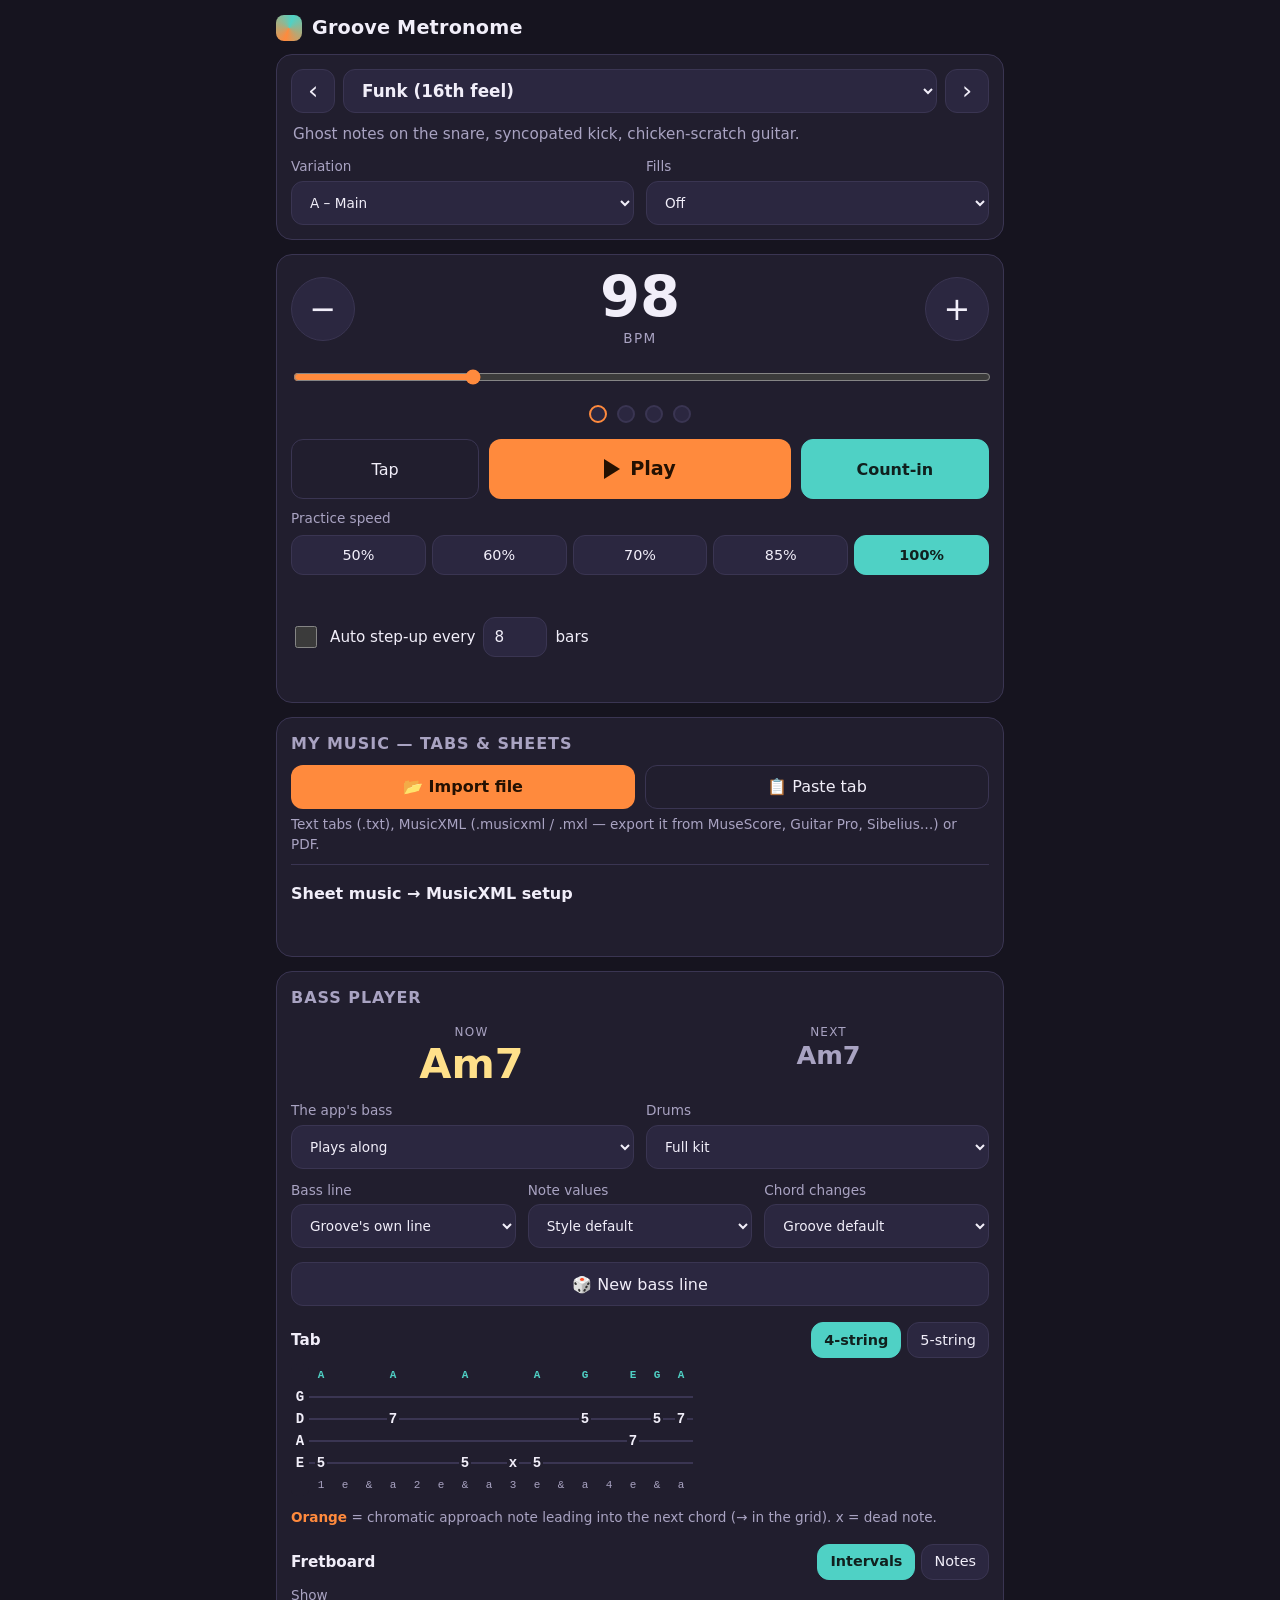
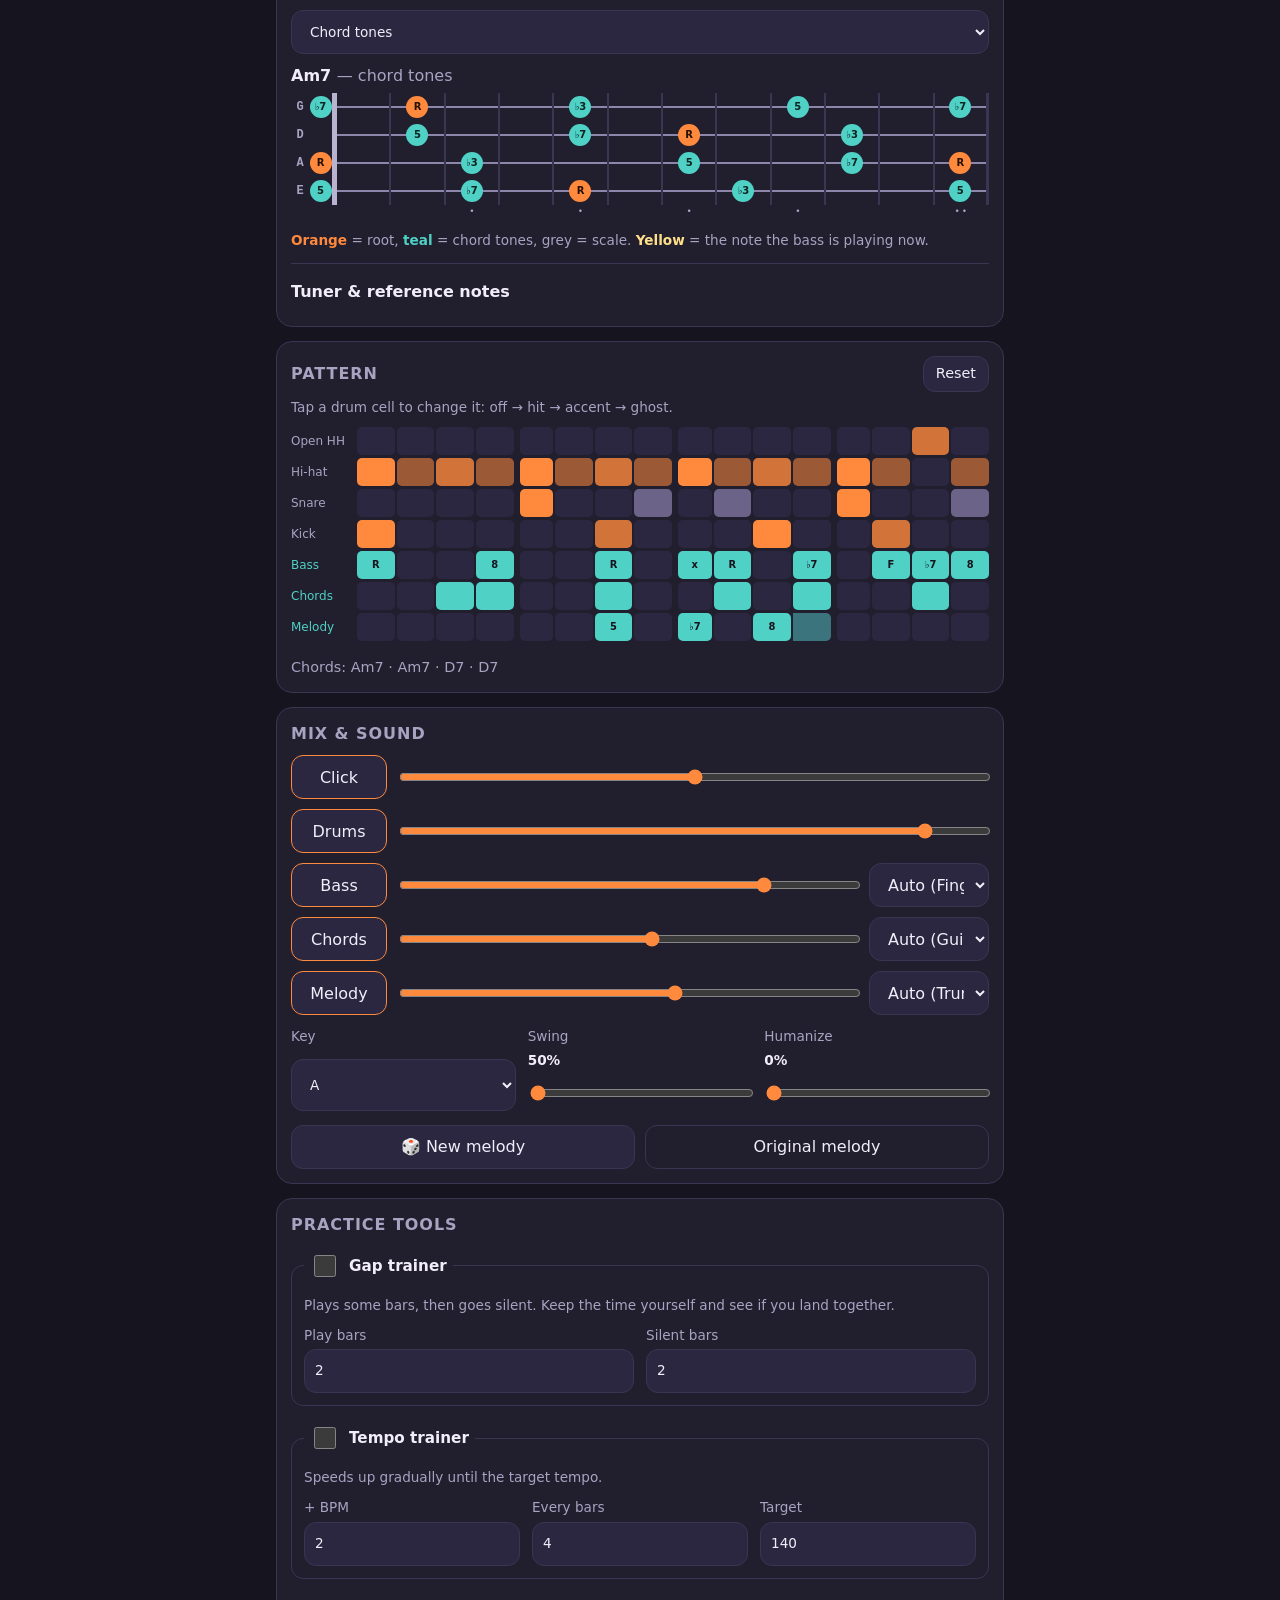
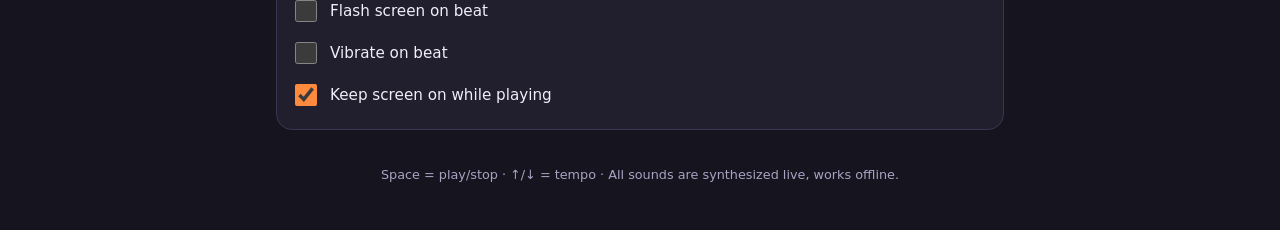
==== index.html @ 2431028b "Load sounds into memory before playing (progress bar), no fallbacks mid-groove - Sounds preload as s" ====
<!doctype html>
<html lang="en">
<head>
  <meta charset="utf-8">
  <meta name="viewport" content="width=device-width, initial-scale=1, viewport-fit=cover">
  <meta name="theme-color" content="#16141f">
  <meta name="description" content="A groove metronome: drum grooves in many styles with bass, chords and rhythmic melodies. Works offline.">
  <title>Groove Metronome</title>
  <link rel="manifest" href="manifest.webmanifest">
  <link rel="icon" href="icons/icon.svg" type="image/svg+xml">
  <link rel="apple-touch-icon" href="icons/icon-192.png">
  <link rel="stylesheet" href="css/style.css">
  <script type="module" src="js/app.js"></script>
</head>
<body>
  <div id="flash" aria-hidden="true"></div>

  <header class="top">
    <h1><span class="logo" aria-hidden="true"></span>Groove Metronome</h1>
    <button id="installBtn" class="small" hidden>Install app</button>
  </header>

  <main>
    <!-- Groove picker -->
    <section class="card" aria-labelledby="grooveLabel">
      <h2 id="grooveLabel" class="sr-only">Groove</h2>
      <div class="groove-row">
        <button id="prevGroove" class="icon-btn" aria-label="Previous groove">‹</button>
        <select id="grooveSelect" aria-label="Groove"></select>
        <button id="nextGroove" class="icon-btn" aria-label="Next groove">›</button>
      </div>
      <p id="grooveDesc" class="desc"></p>
      <div id="varControls" class="field-row">
        <label>Variation
          <select id="varSelect"></select>
        </label>
        <label>Fills
          <select id="fillSelect">
            <option value="0">Off</option>
            <option value="4">Every 4 bars</option>
            <option value="8">Every 8 bars</option>
          </select>
        </label>
      </div>
      <div id="basicControls" class="field-row" hidden>
        <label>Beats per bar
          <select id="basicBeats"></select>
        </label>
        <label>Subdivision
          <select id="basicSub">
            <option value="1">♩ Quarter</option>
            <option value="2">♫ Eighths</option>
            <option value="3">Triplets</option>
            <option value="4">Sixteenths</option>
          </select>
        </label>
        <label class="check"><input type="checkbox" id="subClicks"> Click subdivisions</label>
      </div>
    </section>

    <!-- Transport -->
    <section class="card transport" aria-label="Tempo and transport">
      <div class="bpm-row">
        <button id="bpmDown" class="round" aria-label="Slower">−</button>
        <div class="bpm-display">
          <output id="bpmOut" for="bpmSlider" aria-live="polite">100</output>
          <span id="bpmUnit">BPM</span>
        </div>
        <button id="bpmUp" class="round" aria-label="Faster">+</button>
      </div>
      <input type="range" id="bpmSlider" min="30" max="300" step="1" aria-label="Tempo in BPM">
      <div id="beats" class="beats" aria-hidden="true"></div>
      <div class="transport-row">
        <button id="tapBtn" class="secondary">Tap</button>
        <button id="playBtn" class="play" aria-pressed="false"><span class="play-icon" aria-hidden="true"></span><span class="play-label">Play</span></button>
        <button id="countInBtn" class="secondary toggle" aria-pressed="true">Count-in</button>
      </div>
      <div class="speed-row">
        <span class="speed-lbl" id="speedLbl">Practice speed</span>
        <div class="seg speed" id="speedBtns" role="group" aria-labelledby="speedLbl"></div>
      </div>
      <p id="speedInfo" class="speed-info" aria-live="polite"></p>
      <div class="speed-auto">
        <label class="check"><input type="checkbox" id="speedAuto"> Auto step-up every</label>
        <input type="number" id="speedBars" min="1" max="32" inputmode="numeric" aria-label="Bars before stepping up">
        <span>bars</span>
      </div>
      <div id="loadBar" class="load-bar" role="progressbar" aria-label="Loading sounds" aria-valuemin="0" aria-valuemax="100" hidden>
        <div class="load-fill"></div>
        <span class="load-text">Loading sounds…</span>
      </div>
      <p id="status" class="status" aria-live="polite"></p>
    </section>

    <!-- My music: imported tabs / MusicXML / PDF -->
    <section class="card" id="musicCard" aria-labelledby="musicLabel">
      <h2 id="musicLabel">My music — tabs &amp; sheets</h2>
      <div class="btn-row import-row">
        <label class="file-btn" for="importFile">📂 Import file</label>
        <input type="file" id="importFile" class="sr-only">
        <button id="pasteBtn" class="secondary" aria-expanded="false" aria-controls="pasteBox">📋 Paste tab</button>
      </div>
      <p class="hint">Text tabs (.txt), MusicXML (.musicxml / .mxl — export it from MuseScore, Guitar Pro, Sibelius…) or PDF.</p>
      <div id="pasteBox" class="paste-box" hidden>
        <input type="text" id="pasteName" placeholder="Name (e.g. song title)" aria-label="Name for the pasted tab">
        <textarea id="pasteText" rows="8" spellcheck="false" aria-label="Tab text" placeholder="G|-----------------|&#10;D|---------5--7----|&#10;A|-5---7-----------|&#10;E|-----------------|"></textarea>
        <button id="pasteSave">Add to library</button>
      </div>
      <details id="omrSetup" class="omr-setup">
        <summary>Sheet music → MusicXML setup</summary>
        <p class="hint">Printed notation in a PDF is converted by <b>Audiveris</b> (free, open-source music recognition)
          running as a GitHub Action in your <b>groove-metronome</b> repository. One-time setup:</p>
        <ol class="hint steps">
          <li>Create a <a href="https://github.com/settings/personal-access-tokens/new" target="_blank" rel="noopener">fine-grained token</a>:
            <i>Repository access</i> → only your groove-metronome repository; <i>Permissions</i> → <b>Contents: Read and write</b>.</li>
          <li>Enter the repository and the token below. The token is stored only on this device.</li>
        </ol>
        <p class="hint">If the repository is public, the PDFs you convert and the results are public too. To keep them private,
          copy <code>.github/</code> and <code>omr/</code> from the app repository into a private repository and enter that one instead.</p>
        <div class="field-row">
          <label>Repository (owner/name)
            <input type="text" id="omrRepo" autocomplete="off" autocapitalize="off" spellcheck="false" placeholder="owner/groove-metronome">
          </label>
          <label>GitHub token
            <input type="password" id="omrToken" autocomplete="off" placeholder="github_pat_…">
          </label>
        </div>
        <div class="btn-row">
          <button id="omrSave">Save &amp; test</button>
          <button id="omrForget" class="secondary">Forget token</button>
        </div>
        <p id="omrSetupMsg" class="import-msg" role="status"></p>
      </details>
      <p id="importMsg" class="import-msg" role="status"></p>
      <ul id="libList" class="lib-list" aria-label="Library"></ul>

      <div id="pieceView" class="piece-view" hidden>
        <div class="piece-head">
          <h3 id="pieceTitle"></h3>
          <button id="closePiece" class="small">✕ Close</button>
        </div>
        <p id="pieceInfo" class="hint"></p>
        <div id="pieceControls">
          <div class="field-row">
            <label id="beatsWrap">Beats per bar
              <select id="pieceBeats"></select>
            </label>
            <label id="partWrap">Part
              <select id="piecePart"></select>
            </label>
            <label id="octWrap">Pitch
              <select id="pieceOctave">
                <option value="-12">Bass (sounds 8vb)</option>
                <option value="0">As written</option>
                <option value="12">Octave up</option>
              </select>
            </label>
            <label>Loop from bar
              <input type="number" id="loopFrom" min="1" inputmode="numeric">
            </label>
            <label>to bar
              <input type="number" id="loopTo" min="1" inputmode="numeric">
            </label>
          </div>
          <div class="btn-row">
            <button id="loopAll" class="secondary">Loop whole piece</button>
            <button id="fileTempo" class="secondary" hidden></button>
          </div>
          <p id="pieceBarInfo" class="fb-caption"></p>
          <div class="tab-wrap"><div id="pieceTab" class="tab" role="img"></div></div>
          <p class="hint">Shows the bar you're in and the next one, so you can read ahead. The fretboard below lights up each note.</p>
        </div>
        <div id="omrBox" class="omr-box" hidden>
          <button id="omrBtn">🎼 Convert to MusicXML</button>
          <p id="omrStatus" class="hint" aria-live="polite"></p>
        </div>
        <div id="pdfView" class="pdf-view" hidden>
          <div class="pdf-nav">
            <button id="pdfPrev" class="icon-btn" aria-label="Previous page">‹</button>
            <span id="pdfPage" aria-live="polite"></span>
            <button id="pdfNext" class="icon-btn" aria-label="Next page">›</button>
          </div>
          <div class="pdf-wrap" id="pdfWrap"><canvas id="pdfCanvas" aria-label="PDF page"></canvas></div>
          <div class="speed-auto">
            <label class="check"><input type="checkbox" id="pdfAuto"> Turn page every</label>
            <input type="number" id="pdfAutoBars" min="1" max="64" inputmode="numeric" aria-label="Bars per page">
            <span>bars</span>
          </div>
        </div>
      </div>
    </section>

    <!-- Bass player tools -->
    <section class="card bass-card" aria-labelledby="bassLabel">
      <h2 id="bassLabel">Bass player</h2>

      <div class="chord-now groove-only" aria-live="off">
        <div><span class="lbl">Now</span><span id="chordNow" class="chord-big"></span></div>
        <div><span class="lbl">Next</span><span id="chordNext" class="chord-next"></span></div>
      </div>

      <div class="field-row">
        <label>The app's bass
          <select id="bassMode">
            <option value="play">Plays along</option>
            <option value="mute">Silent (you play)</option>
            <option value="call">Call &amp; response</option>
          </select>
        </label>
        <label>Drums
          <select id="drumMode">
            <option value="full">Full kit</option>
            <option value="ks">Kick + snare</option>
            <option value="k">Kick only</option>
          </select>
        </label>
      </div>
      <div class="field-row groove-only">
        <label>Bass line
          <select id="bassStyle">
            <option value="orig">Groove's own line</option>
            <option value="roots">Roots on the beat</option>
            <option value="r58">Root – 5th – octave</option>
            <option value="kick">Lock to the kick</option>
            <option value="walk">Walking line</option>
            <option value="random">🎲 Random line</option>
          </select>
        </label>
        <label>Note values
          <select id="bassFeel">
            <option value="0">Style default</option>
            <option value="1">♩ Quarter notes</option>
            <option value="2">♪ Eighth notes</option>
            <option value="4">𝅘𝅥𝅯 16th notes</option>
          </select>
        </label>
        <label>Chord changes
          <select id="progSelect"></select>
        </label>
      </div>
      <p id="bassFeelHint" class="hint groove-only" aria-live="polite"></p>
      <div class="btn-row groove-only">
        <button id="newBass">🎲 New bass line</button>
      </div>

      <div class="tab-head groove-only">
        <h3>Tab</h3>
        <div class="seg" role="group" aria-label="Number of strings">
          <button id="str4" class="toggle small" aria-pressed="true">4-string</button>
          <button id="str5" class="toggle small" aria-pressed="false">5-string</button>
        </div>
      </div>
      <div class="tab-wrap groove-only"><div id="tab" class="tab" role="img"></div></div>
      <p class="hint groove-only"><span class="ap-key">Orange</span> = chromatic approach note leading into the next chord (→ in the grid). x = dead note.</p>

      <div class="tab-head">
        <h3>Fretboard</h3>
        <div class="seg groove-only" role="group" aria-label="Fretboard labels">
          <button id="lblIv" class="toggle small" aria-pressed="true">Intervals</button>
          <button id="lblNotes" class="toggle small" aria-pressed="false">Notes</button>
        </div>
      </div>
      <div class="field-row fb-row groove-only">
        <label>Show
          <select id="fbMode">
            <option value="chord">Chord tones</option>
            <option value="scale">Chord tones + scale</option>
            <option value="pent">Pentatonic</option>
          </select>
        </label>
      </div>
      <p id="fbCaption" class="fb-caption"></p>
      <div class="fb-wrap"><div id="fretboard" class="fretboard" role="img"></div></div>
      <p class="hint groove-only"><span class="ap-key">Orange</span> = root, <span class="ct-key">teal</span> = chord tones, grey = scale. <span class="now-key">Yellow</span> = the note the bass is playing now.</p>

      <details id="tunerBox">
        <summary>Tuner &amp; reference notes</summary>
        <div class="ref-row" id="refRow" aria-label="Play reference string"></div>
        <button id="tunerBtn" aria-pressed="false">🎤 Start mic tuner</button>
        <div class="tuner" aria-live="polite">
          <div id="tunerNote" class="tuner-note">–</div>
          <div class="meter" aria-hidden="true"><span class="center"></span><span id="needle" class="needle"></span></div>
          <div id="tunerCents" class="tuner-cents"></div>
        </div>
      </details>
    </section>

    <!-- Pattern grid -->
    <section class="card" aria-labelledby="patternLabel">
      <div class="card-head">
        <h2 id="patternLabel">Pattern</h2>
        <button id="resetPattern" class="small">Reset</button>
      </div>
      <p class="hint">Tap a drum cell to change it: off → hit → accent → ghost.</p>
      <div class="grid-wrap"><div id="grid" class="grid"></div></div>
      <p id="chordLine" class="chord-line groove-only"></p>
    </section>

    <!-- Mixer & sound -->
    <section class="card" aria-labelledby="mixLabel">
      <h2 id="mixLabel">Mix &amp; sound</h2>
      <div id="mixer" class="mixer"></div>
      <div class="field-row">
        <label>Key
          <select id="keySelect"></select>
        </label>
        <label>Swing <output id="swingOut"></output>
          <input type="range" id="swing" min="50" max="75" step="1">
        </label>
        <label>Humanize <output id="humanOut"></output>
          <input type="range" id="humanize" min="0" max="100" step="5">
        </label>
      </div>
      <div class="btn-row">
        <button id="newMelody">🎲 New melody</button>
        <button id="origMelody" class="secondary">Original melody</button>
      </div>
    </section>

    <!-- Practice -->
    <section class="card" aria-labelledby="practiceLabel">
      <h2 id="practiceLabel">Practice tools</h2>

      <fieldset>
        <legend><label class="check"><input type="checkbox" id="gapOn"> Gap trainer</label></legend>
        <p class="hint">Plays some bars, then goes silent. Keep the time yourself and see if you land together.</p>
        <div class="field-row">
          <label>Play bars <input type="number" id="gapPlay" min="1" max="16" inputmode="numeric"></label>
          <label>Silent bars <input type="number" id="gapMute" min="1" max="16" inputmode="numeric"></label>
        </div>
      </fieldset>

      <fieldset>
        <legend><label class="check"><input type="checkbox" id="trainOn"> Tempo trainer</label></legend>
        <p class="hint">Speeds up gradually until the target tempo.</p>
        <div class="field-row">
          <label>+ BPM <input type="number" id="trainInc" min="1" max="20" inputmode="numeric"></label>
          <label>Every bars <input type="number" id="trainEvery" min="1" max="32" inputmode="numeric"></label>
          <label>Target <input type="number" id="trainTarget" min="30" max="300" inputmode="numeric"></label>
        </div>
      </fieldset>

      <div class="checks">
        <label class="check"><input type="checkbox" id="flashOn"> Flash screen on beat</label>
        <label class="check" id="vibrateWrap"><input type="checkbox" id="vibrateOn"> Vibrate on beat</label>
        <label class="check"><input type="checkbox" id="wakeOn"> Keep screen on while playing</label>
      </div>
    </section>
  </main>

  <footer>
    <p>Space = play/stop · ↑/↓ = tempo · All sounds are synthesized live, works offline.</p>
  </footer>
</body>
</html>
---- css/style.css ----
:root {
  --bg: #16141f;
  --card: #211e2e;
  --card-2: #2b2740;
  --line: #3a3552;
  --text: #f1eef9;
  --muted: #a9a3c2;
  --accent: #ff8a3d;
  --accent-2: #4fd1c5;
  --ghost: #6c6488;
  --now: #ffe08a;
  --radius: 16px;
  --cell: 22px;
  color-scheme: dark;
}

* { box-sizing: border-box; }

html { -webkit-text-size-adjust: 100%; }

body {
  margin: 0;
  background: var(--bg);
  color: var(--text);
  font: 16px/1.45 system-ui, -apple-system, "Segoe UI", Roboto, sans-serif;
  padding: env(safe-area-inset-top) env(safe-area-inset-right) env(safe-area-inset-bottom) env(safe-area-inset-left);
  -webkit-tap-highlight-color: transparent;
}

.sr-only {
  position: absolute; width: 1px; height: 1px; overflow: hidden; clip: rect(0 0 0 0); white-space: nowrap;
}

#flash {
  position: fixed; inset: 0; pointer-events: none; background: var(--accent); opacity: 0; z-index: 10;
}
#flash.on { animation: flash 0.16s ease-out; }
#flash.on.accent { background: var(--now); }
@keyframes flash { from { opacity: 0.28; } to { opacity: 0; } }

.top {
  display: flex; align-items: center; justify-content: space-between; gap: 12px;
  max-width: 760px; margin: 0 auto; padding: 14px 16px 4px;
}
h1 { font-size: 1.2rem; margin: 0; display: flex; align-items: center; gap: 10px; letter-spacing: 0.01em; }
.logo {
  width: 26px; height: 26px; border-radius: 8px;
  background: conic-gradient(from 200deg, var(--accent), var(--accent-2), var(--accent));
}

main { max-width: 760px; margin: 0 auto; padding: 8px 16px 24px; display: grid; gap: 14px; }

.card {
  background: var(--card); border: 1px solid var(--line); border-radius: var(--radius); padding: 14px; min-width: 0;
}
.card h2 { font-size: 1rem; margin: 0 0 10px; color: var(--muted); font-weight: 600; text-transform: uppercase; letter-spacing: 0.06em; }
.card-head { display: flex; justify-content: space-between; align-items: center; }
.card-head h2 { margin: 0; }

button, select, input[type="number"] {
  font: inherit; color: var(--text); background: var(--card-2); border: 1px solid var(--line);
  border-radius: 12px; min-height: 44px; padding: 0 14px;
}
button { cursor: pointer; touch-action: manipulation; }
button:active { transform: scale(0.97); }
button:focus-visible, select:focus-visible, input:focus-visible { outline: 3px solid var(--accent-2); outline-offset: 2px; }
button.small { min-height: 36px; font-size: 0.9rem; padding: 0 12px; }
button.secondary { background: transparent; }
button.toggle[aria-pressed="true"] { background: var(--accent-2); color: #10201e; border-color: var(--accent-2); font-weight: 600; }

select { width: 100%; padding-right: 8px; }
input[type="number"] { width: 100%; padding: 0 10px; }

.groove-row { display: grid; grid-template-columns: 44px 1fr 44px; gap: 8px; align-items: center; }
.groove-row select { font-size: 1.05rem; font-weight: 600; }
.icon-btn { font-size: 1.6rem; padding: 0; line-height: 1; }
.desc { color: var(--muted); margin: 10px 2px 0; font-size: 0.95rem; }

.field-row { display: flex; flex-wrap: wrap; gap: 12px; margin-top: 12px; }
.field-row > label { flex: 1 1 130px; display: grid; gap: 4px; font-size: 0.85rem; color: var(--muted); }
.field-row output { color: var(--text); font-weight: 600; }
label.check { display: flex; align-items: center; gap: 10px; font-size: 0.95rem; color: var(--text); min-height: 40px; cursor: pointer; }
input[type="checkbox"] { width: 22px; height: 22px; accent-color: var(--accent); }
input[type="range"] { width: 100%; accent-color: var(--accent); height: 32px; }

/* Transport */
.transport { display: grid; gap: 10px; }
.bpm-row { display: grid; grid-template-columns: 64px 1fr 64px; align-items: center; }
.round { width: 64px; height: 64px; border-radius: 50%; font-size: 2rem; padding: 0; }
.bpm-display { text-align: center; }
#bpmOut { display: block; font-size: 3.6rem; font-weight: 700; line-height: 1; font-variant-numeric: tabular-nums; }
#bpmUnit { color: var(--muted); font-size: 0.85rem; letter-spacing: 0.1em; }

.beats { display: flex; justify-content: center; gap: 10px; min-height: 24px; flex-wrap: wrap; }
.beat { width: 18px; height: 18px; border-radius: 50%; background: var(--card-2); border: 2px solid var(--line); transition: background 0.05s; }
.beat.accent { border-color: var(--accent); }
.beat.group { border-color: var(--accent-2); }
.beat.on { background: var(--accent-2); border-color: var(--accent-2); }
.beat.accent.on { background: var(--accent); border-color: var(--accent); }

.transport-row { display: grid; grid-template-columns: 1fr 1.6fr 1fr; gap: 10px; }
.play {
  min-height: 60px; font-size: 1.2rem; font-weight: 700; background: var(--accent); color: #241102; border: none;
  display: flex; align-items: center; justify-content: center; gap: 10px;
}
.play-icon { width: 0; height: 0; border-left: 16px solid currentColor; border-top: 10px solid transparent; border-bottom: 10px solid transparent; }
.play[aria-pressed="true"] { background: var(--text); }
.play[aria-pressed="true"] .play-icon { width: 16px; height: 16px; border: none; background: currentColor; border-radius: 2px; }
.status { margin: 0; text-align: center; color: var(--muted); min-height: 1.4em; font-size: 0.9rem; }

/* Grid */
.hint { color: var(--muted); font-size: 0.85rem; margin: 6px 0 10px; }
.grid-wrap { overflow-x: auto; overscroll-behavior-x: contain; padding-bottom: 6px; }
.grid { display: grid; grid-template-columns: 64px repeat(var(--cols), minmax(var(--cell), 1fr)); gap: 3px 2px; min-width: max-content; }
.lane-label { font-size: 0.75rem; color: var(--muted); align-self: center; white-space: nowrap; overflow: hidden; text-overflow: ellipsis; padding-right: 4px; position: sticky; left: 0; background: var(--card); z-index: 1; }
.lane-label.pitched { color: var(--accent-2); }
.cell {
  height: 28px; min-height: 0; padding: 0; border-radius: 5px; border: 1px solid transparent; background: var(--card-2);
  font-size: 0.62rem; color: var(--bg); font-weight: 700; display: flex; align-items: center; justify-content: center; overflow: hidden;
}
.cell.beat-start { margin-left: 4px; }
.cell.bar-start { margin-left: 10px; }
.cell.v-x { background: var(--accent); opacity: 0.8; }
.cell.v-X { background: var(--accent); }
.cell.v-o { background: var(--accent); opacity: 0.55; }
.cell.v-g { background: var(--ghost); }
.cell.v-r, .cell.v-t { background: repeating-linear-gradient(90deg, var(--accent) 0 4px, transparent 4px 6px); }
.cell.note { background: var(--accent-2); }
.cell.tie { background: color-mix(in srgb, var(--accent-2) 45%, var(--card-2)); border-radius: 0 5px 5px 0; }
.cell.now { border-color: var(--now); box-shadow: 0 0 0 1px var(--now) inset; }
.cell.now.v-x, .cell.now.v-X, .cell.now.note { background: var(--now); opacity: 1; }
.chord-line { margin: 10px 0 0; color: var(--muted); font-size: 0.9rem; overflow-wrap: anywhere; }
.chord-line .cur { color: var(--now); font-weight: 700; }

/* Mixer */
.mixer { display: grid; gap: 10px; }
.mix-row { display: grid; grid-template-columns: 96px 1fr; gap: 8px 10px; align-items: center; }
.mix-row.has-sound { grid-template-columns: 96px 1fr 120px; }
.mix-row button { padding: 0 8px; }
.mix-row button[aria-pressed="false"] { background: transparent; color: var(--muted); text-decoration: line-through; }
.mix-row button[aria-pressed="true"] { background: var(--card-2); border-color: var(--accent); }
.btn-row { display: flex; gap: 10px; margin-top: 14px; flex-wrap: wrap; }
.btn-row button { flex: 1 1 140px; }

fieldset { border: 1px solid var(--line); border-radius: 12px; margin: 0 0 12px; padding: 4px 12px 12px; }
legend { padding: 0 6px; font-weight: 600; }
fieldset .field-row { margin-top: 4px; }
.checks { display: grid; gap: 2px; }

footer { max-width: 760px; margin: 0 auto; padding: 0 16px 32px; color: var(--muted); font-size: 0.8rem; text-align: center; }

@media (max-width: 360px) {
  .mix-row.has-sound { grid-template-columns: 84px 1fr; }
  .mix-row.has-sound select { grid-column: 1 / -1; }
  .mix-row { grid-template-columns: 84px 1fr; }
  #bpmOut { font-size: 3rem; }
}

@media (prefers-reduced-motion: reduce) {
  #flash.on { animation-duration: 0.01s; }
  button:active { transform: none; }
}

[hidden] { display: none !important; }
.transport-row button { white-space: nowrap; padding: 0 10px; }

/* Bass player */
.card h3 { font-size: 0.95rem; margin: 0; }
.chord-now { display: flex; align-items: baseline; justify-content: space-around; gap: 16px; padding: 4px 0 2px; }
.chord-now > div { display: grid; justify-items: center; }
.chord-now .lbl { font-size: 0.75rem; color: var(--muted); text-transform: uppercase; letter-spacing: 0.1em; }
.chord-big { font-size: 2.6rem; font-weight: 700; color: var(--now); line-height: 1.1; }
.chord-next { font-size: 1.6rem; font-weight: 600; color: var(--muted); line-height: 1.1; }

.tab-head { display: flex; align-items: center; justify-content: space-between; margin: 16px 0 6px; }
.seg { display: flex; gap: 6px; }
.tab-wrap { overflow-x: auto; overscroll-behavior-x: contain; padding-bottom: 6px; }
.tab { display: flex; font: 600 14px/1 ui-monospace, "SF Mono", Menlo, Consolas, monospace; min-width: max-content; }
.tcol { display: grid; grid-auto-rows: 22px; min-width: 24px; text-align: center; border-radius: 6px; }
.tcol > span { display: flex; align-items: center; justify-content: center; }
.tcol .s { background: linear-gradient(transparent 10px, var(--line) 10px 12px, transparent 12px); }
.tcol .s b { background: var(--card); padding: 0 2px; color: var(--text); min-width: 1ch; }
.tcol .nm { color: var(--accent-2); font-size: 11px; }
.tcol .ct { color: var(--muted); font-size: 11px; font-weight: 400; }
.tcol.lab { min-width: 18px; color: var(--muted); position: sticky; left: 0; background: var(--card); z-index: 1; }
.tcol.lab .s { background: none; }
.tcol.beat-start { margin-left: 4px; }
.tcol.bar-start { margin-left: 4px; border-left: 2px solid var(--muted); border-radius: 0 6px 6px 0; }
.tcol.now { background: color-mix(in srgb, var(--now) 22%, transparent); }
.tcol.now .s b { background: var(--now); color: var(--bg); border-radius: 3px; }
.tab .empty { color: var(--muted); font: 0.9rem system-ui, sans-serif; padding: 8px 0; }

details { margin-top: 12px; border-top: 1px solid var(--line); padding-top: 8px; }
summary { cursor: pointer; font-weight: 600; min-height: 40px; display: flex; align-items: center; }
.ref-row { display: flex; gap: 8px; margin: 8px 0 12px; flex-wrap: wrap; }
.ref-row button { flex: 1 1 48px; font-weight: 700; }
#tunerBtn { width: 100%; }
#tunerBtn[aria-pressed="true"] { background: var(--accent-2); color: #10201e; }
.tuner { display: grid; justify-items: center; gap: 6px; margin-top: 12px; }
.tuner-note { font-size: 2.6rem; font-weight: 700; line-height: 1; }
.tuner-note.in-tune { color: var(--accent-2); }
.tuner-cents { color: var(--muted); font-variant-numeric: tabular-nums; min-height: 1.4em; }
.meter { position: relative; width: 100%; max-width: 320px; height: 14px; border-radius: 7px; background: linear-gradient(90deg, var(--accent), var(--card-2) 40%, var(--accent-2) 50%, var(--card-2) 60%, var(--accent)); }
.meter .center { position: absolute; left: 50%; top: -4px; bottom: -4px; width: 2px; background: var(--text); }
.needle { position: absolute; top: -6px; width: 6px; height: 26px; margin-left: -3px; left: 50%; border-radius: 3px; background: var(--now); transition: left 0.08s linear; opacity: 0; }
.needle.on { opacity: 1; }
.tcol.beat-start { margin-left: 0; }
.tcol.approach .nm, .tcol.approach .s b { color: var(--accent); }
.ap-key { color: var(--accent); font-weight: 600; }

/* Fretboard */
.fb-row { margin-top: 0; }
.fb-caption { margin: 10px 0 6px; font-weight: 600; }
.fb-caption span { color: var(--muted); font-weight: 400; }
.fb-wrap { overflow-x: auto; overscroll-behavior-x: contain; padding-bottom: 6px; }
.fretboard { display: grid; grid-template-columns: 18px 28px repeat(12, minmax(24px, 1fr)); min-width: max-content; }
.flab { display: flex; align-items: center; justify-content: center; font: 600 12px ui-monospace, monospace; color: var(--muted); }
.fcell {
  height: 28px; display: flex; align-items: center; justify-content: center; border-right: 2px solid var(--line);
  background: linear-gradient(transparent 13px, #8d86aa 13px 15px, transparent 15px);
}
.fcell.open { background: none; border-right: 5px solid #b9b3d0; }
.fcell.f12 { border-right-width: 3px; }
.dot {
  width: 22px; height: 22px; border-radius: 50%; display: flex; align-items: center; justify-content: center;
  font: 700 10px/1 system-ui, sans-serif; visibility: hidden; position: relative; z-index: 1;
}
.dot.sc { visibility: visible; background: var(--card-2); border: 1px solid var(--ghost); color: var(--muted); }
.dot.ct { visibility: visible; background: var(--accent-2); color: #0f2321; }
.dot.root { visibility: visible; background: var(--accent); color: #241102; }
.fcell.playing .dot { visibility: visible; background: var(--now); color: var(--bg); border: none; box-shadow: 0 0 0 3px color-mix(in srgb, var(--now) 45%, transparent); transform: scale(1.12); }
.fmark { height: 14px; font-size: 9px; color: var(--muted); text-align: center; letter-spacing: 2px; }
.ct-key { color: var(--accent-2); font-weight: 600; }
.now-key { color: var(--now); font-weight: 600; }

/* Practice speed */
.speed-row { display: grid; gap: 6px; }
.speed-lbl { font-size: 0.85rem; color: var(--muted); }
.seg.speed { display: grid; grid-template-columns: repeat(5, 1fr); gap: 6px; }
.seg.speed button { padding: 0; min-height: 40px; font-variant-numeric: tabular-nums; }
.speed-info { margin: 0; text-align: center; color: var(--accent-2); font-weight: 600; min-height: 1.4em; }
.speed-auto { display: flex; align-items: center; gap: 8px; flex-wrap: wrap; font-size: 0.95rem; }
.speed-auto input[type="number"] { width: 64px; min-height: 40px; }

/* My music */
body.piece-mode .groove-only { display: none !important; }
.import-row { margin-top: 0; }
.file-btn {
  flex: 1 1 140px; display: flex; align-items: center; justify-content: center; min-height: 44px; border-radius: 12px;
  background: var(--accent); color: #241102; font-weight: 700; cursor: pointer;
}
.file-btn:focus-within, #importFile:focus-visible + .file-btn { outline: 3px solid var(--accent-2); outline-offset: 2px; }
.paste-box { display: grid; gap: 8px; margin: 8px 0; }
.paste-box input, .paste-box textarea {
  font: 13px/1.35 ui-monospace, Menlo, Consolas, monospace; color: var(--text); background: var(--card-2);
  border: 1px solid var(--line); border-radius: 12px; padding: 10px; width: 100%;
}
.paste-box input { font-family: inherit; font-size: 1rem; min-height: 44px; }
.import-msg { margin: 6px 0; min-height: 1.2em; font-size: 0.9rem; }
.import-msg.err { color: #ff8f8f; }
.import-msg.ok { color: var(--accent-2); }
.lib-list { list-style: none; margin: 4px 0 0; padding: 0; display: grid; gap: 6px; }
.lib-list li { display: grid; grid-template-columns: 1fr 44px; gap: 6px; }
.lib-list .open { text-align: left; display: flex; align-items: center; gap: 8px; overflow: hidden; }
.lib-list .open span.n { overflow: hidden; text-overflow: ellipsis; white-space: nowrap; }
.lib-list .open[aria-current="true"] { border-color: var(--accent-2); background: color-mix(in srgb, var(--accent-2) 14%, var(--card-2)); }
.lib-list .del { padding: 0; color: var(--muted); }
.badge { font-size: 0.7rem; font-weight: 700; padding: 2px 6px; border-radius: 6px; background: var(--line); color: var(--muted); flex: none; }
.piece-view { margin-top: 14px; border-top: 1px solid var(--line); padding-top: 12px; }
.piece-head { display: flex; align-items: center; justify-content: space-between; gap: 8px; }
.piece-head h3 { font-size: 1.1rem; overflow-wrap: anywhere; }
.pdf-view { margin-top: 12px; }
.pdf-nav { display: grid; grid-template-columns: 44px 1fr 44px; align-items: center; text-align: center; gap: 8px; margin-bottom: 8px; color: var(--muted); }
.pdf-wrap { background: #fff; border-radius: 8px; overflow: hidden; min-height: 120px; display: flex; justify-content: center; touch-action: pan-y pinch-zoom; }
.pdf-wrap canvas { display: block; max-width: 100%; }
.speed-auto + .speed-auto, .pdf-view .speed-auto { margin-top: 10px; }
.tcol.bar-label .nm { color: var(--muted); }

/* Sheet music conversion */
.omr-setup { margin: 10px 0 4px; }
.omr-setup a { color: var(--accent-2); }
.steps { padding-left: 20px; margin: 6px 0; }
.steps li { margin: 4px 0; }
.omr-setup input[type="text"], .omr-setup input[type="password"] {
  font: inherit; color: var(--text); background: var(--card-2); border: 1px solid var(--line);
  border-radius: 12px; min-height: 44px; padding: 0 10px; width: 100%;
}
.omr-box { margin-top: 12px; display: grid; gap: 4px; }
.omr-box button { width: 100%; }
.omr-box .hint { margin: 4px 0 0; }

/* Sound loading */
.load-bar { position: relative; height: 26px; border-radius: 13px; background: var(--card-2); border: 1px solid var(--line); overflow: hidden; }
.load-fill { position: absolute; inset: 0 auto 0 0; width: 0; background: color-mix(in srgb, var(--accent-2) 55%, transparent); transition: width 0.15s linear; }
.load-text { position: relative; display: block; text-align: center; font-size: 0.8rem; line-height: 24px; color: var(--text); font-variant-numeric: tabular-nums; }
.play[aria-busy="true"] { opacity: 0.75; }
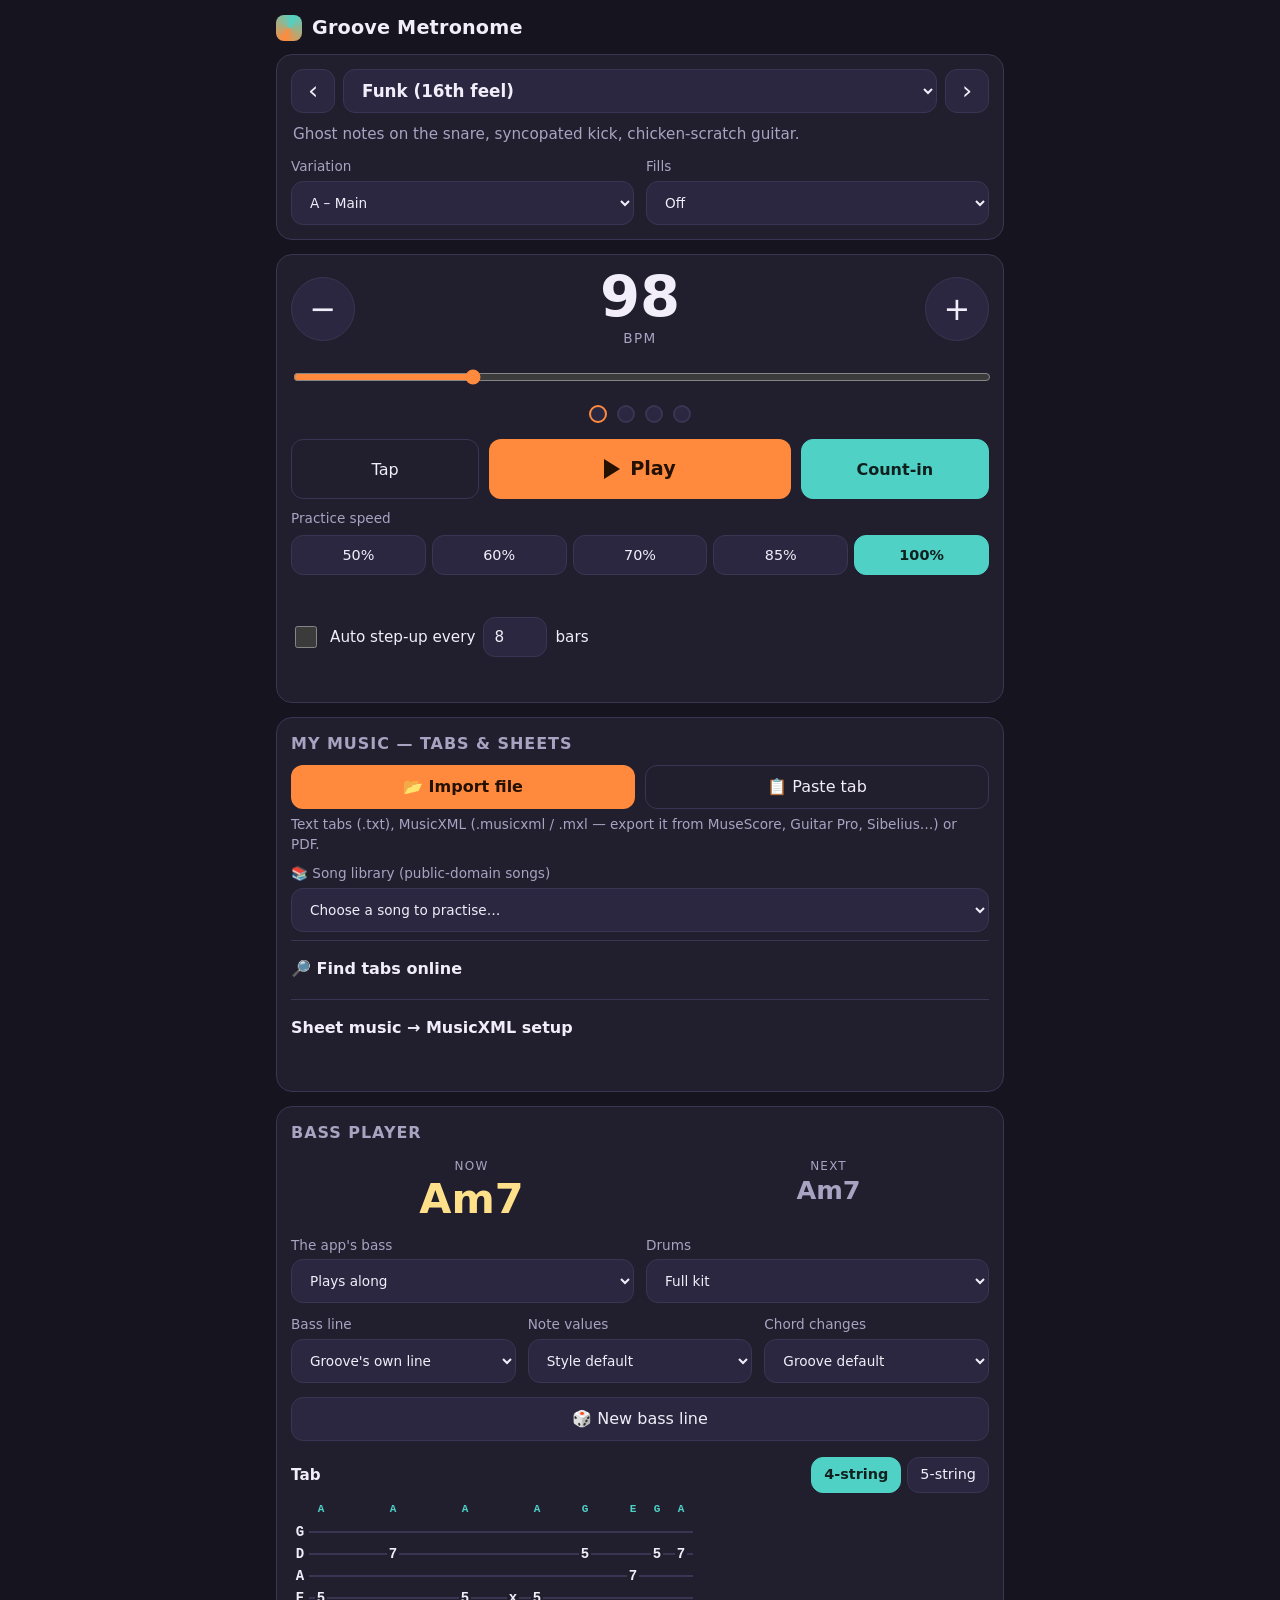
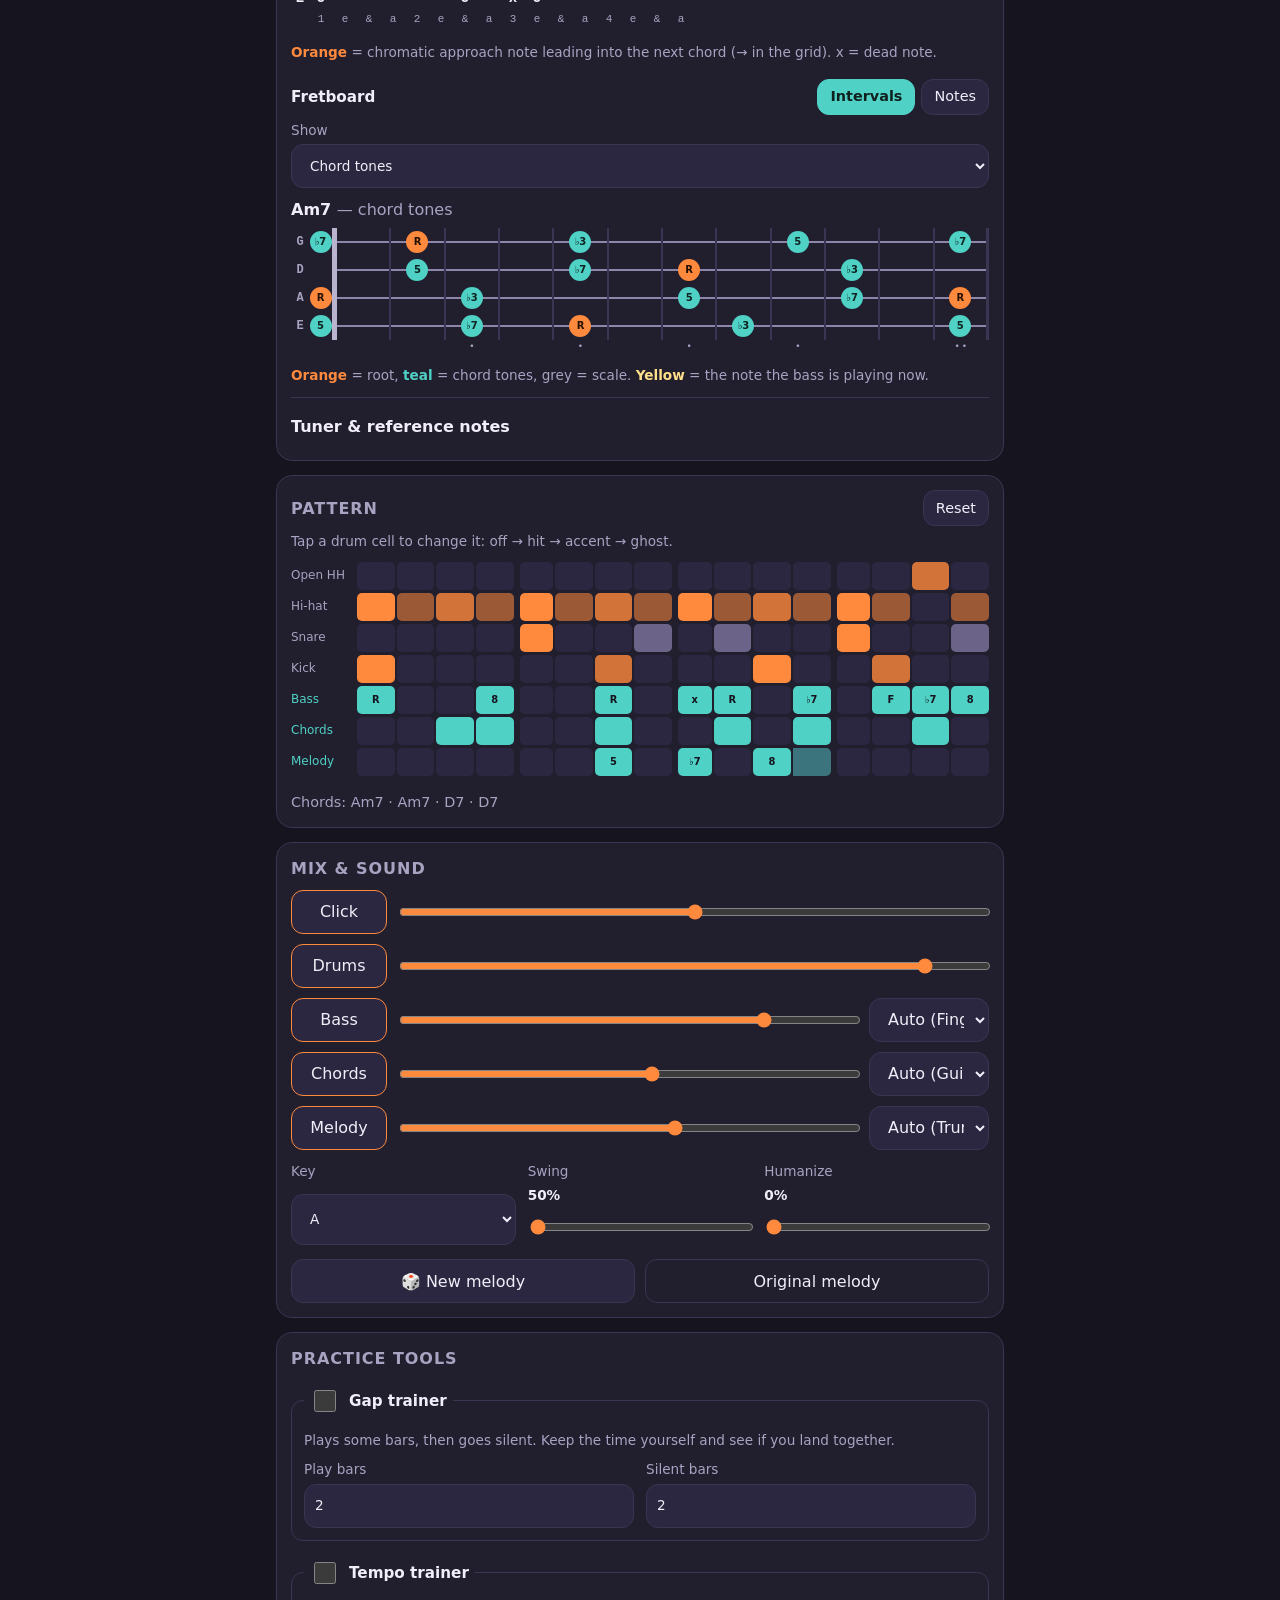
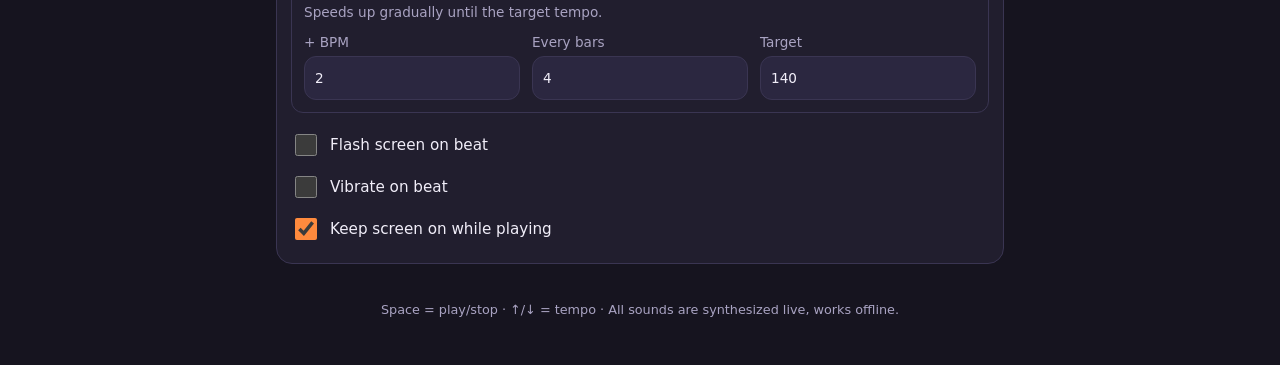
==== commit 2e60067b: "Song library, 'find tabs online', and 5 variations per groove - 80 new drum variations: every groove" ====
--- a/index.html
+++ b/index.html
@@ -101,6 +101,25 @@
         <button id="pasteBtn" class="secondary" aria-expanded="false" aria-controls="pasteBox">📋 Paste tab</button>
       </div>
       <p class="hint">Text tabs (.txt), MusicXML (.musicxml / .mxl — export it from MuseScore, Guitar Pro, Sibelius…) or PDF.</p>
+      <div class="field-row song-row">
+        <label>📚 Song library (public-domain songs)
+          <select id="songSelect"><option value="">Choose a song to practise…</option></select>
+        </label>
+      </div>
+      <details class="find-tabs">
+        <summary>🔎 Find tabs online</summary>
+        <p class="hint">Search a tab site for any song, copy a text tab, then come back and tap <b>📋 Paste tab</b>.
+          Tabs you paste stay on this device.</p>
+        <div class="field-row">
+          <label>Song and artist
+            <input type="text" id="tabQuery" autocomplete="off" placeholder="e.g. My Girl Temptations bass">
+          </label>
+        </div>
+        <div class="btn-row">
+          <button id="searchSongsterr" class="secondary">Songsterr</button>
+          <button id="searchUG" class="secondary">Ultimate Guitar</button>
+        </div>
+      </details>
       <div id="pasteBox" class="paste-box" hidden>
         <input type="text" id="pasteName" placeholder="Name (e.g. song title)" aria-label="Name for the pasted tab">
         <textarea id="pasteText" rows="8" spellcheck="false" aria-label="Tab text" placeholder="G|-----------------|&#10;D|---------5--7----|&#10;A|-5---7-----------|&#10;E|-----------------|"></textarea>
@@ -142,6 +161,12 @@
         <p id="pieceInfo" class="hint"></p>
         <div id="pieceControls">
           <div class="field-row">
+            <label id="songPartWrap">Your part
+              <select id="songPart">
+                <option value="bass">Bass line</option>
+                <option value="melody">Melody</option>
+              </select>
+            </label>
             <label id="beatsWrap">Beats per bar
               <select id="pieceBeats"></select>
             </label>
@@ -162,6 +187,7 @@
               <input type="number" id="loopTo" min="1" inputmode="numeric">
             </label>
           </div>
+          <label class="check" id="songMuteWrap"><input type="checkbox" id="songMute"> Mute my part (I play it)</label>
           <div class="btn-row">
             <button id="loopAll" class="secondary">Loop whole piece</button>
             <button id="fileTempo" class="secondary" hidden></button>
--- a/css/style.css
+++ b/css/style.css
@@ -294,3 +294,11 @@
 .load-fill { position: absolute; inset: 0 auto 0 0; width: 0; background: color-mix(in srgb, var(--accent-2) 55%, transparent); transition: width 0.15s linear; }
 .load-text { position: relative; display: block; text-align: center; font-size: 0.8rem; line-height: 24px; color: var(--text); font-variant-numeric: tabular-nums; }
 .play[aria-busy="true"] { opacity: 0.75; }
+
+/* Songs */
+.song-row { margin-top: 4px; }
+.find-tabs { margin: 8px 0 4px; }
+.find-tabs input[type="text"] {
+  font: inherit; color: var(--text); background: var(--card-2); border: 1px solid var(--line);
+  border-radius: 12px; min-height: 44px; padding: 0 10px; width: 100%;
+}
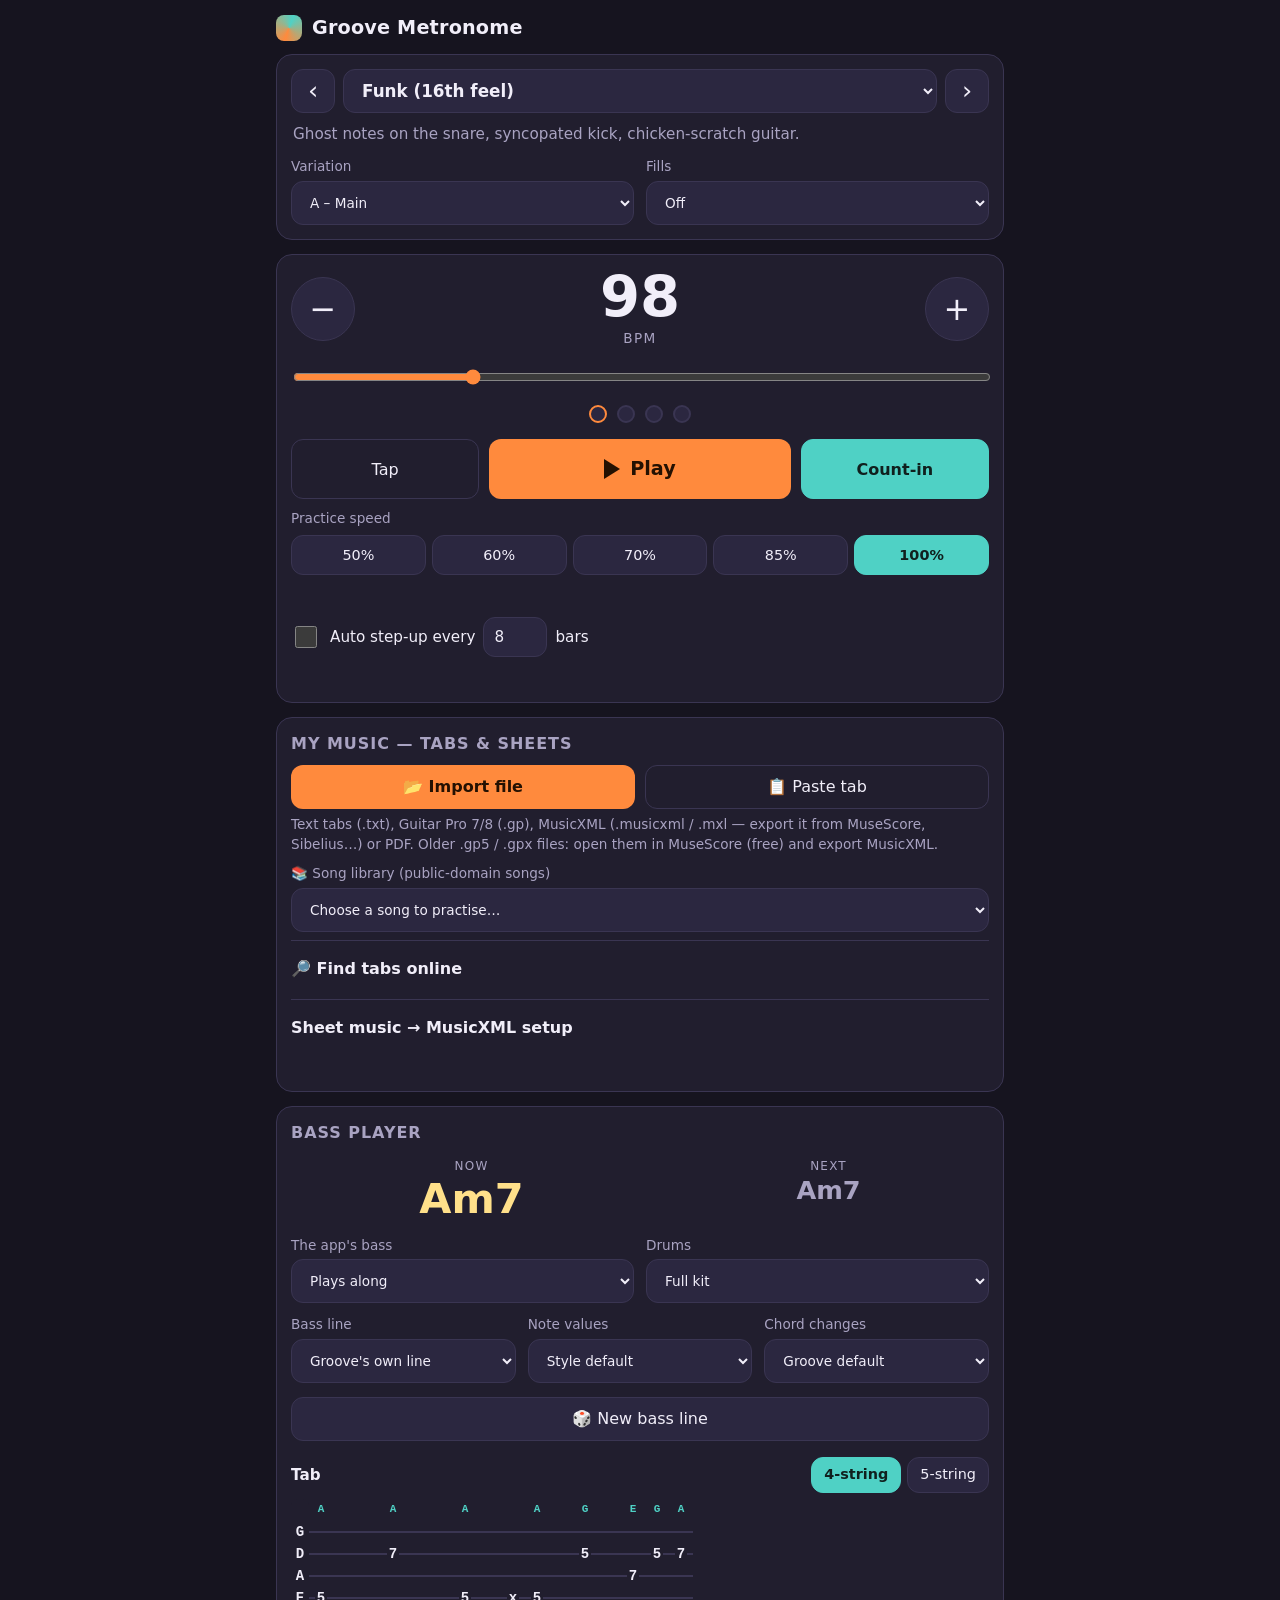
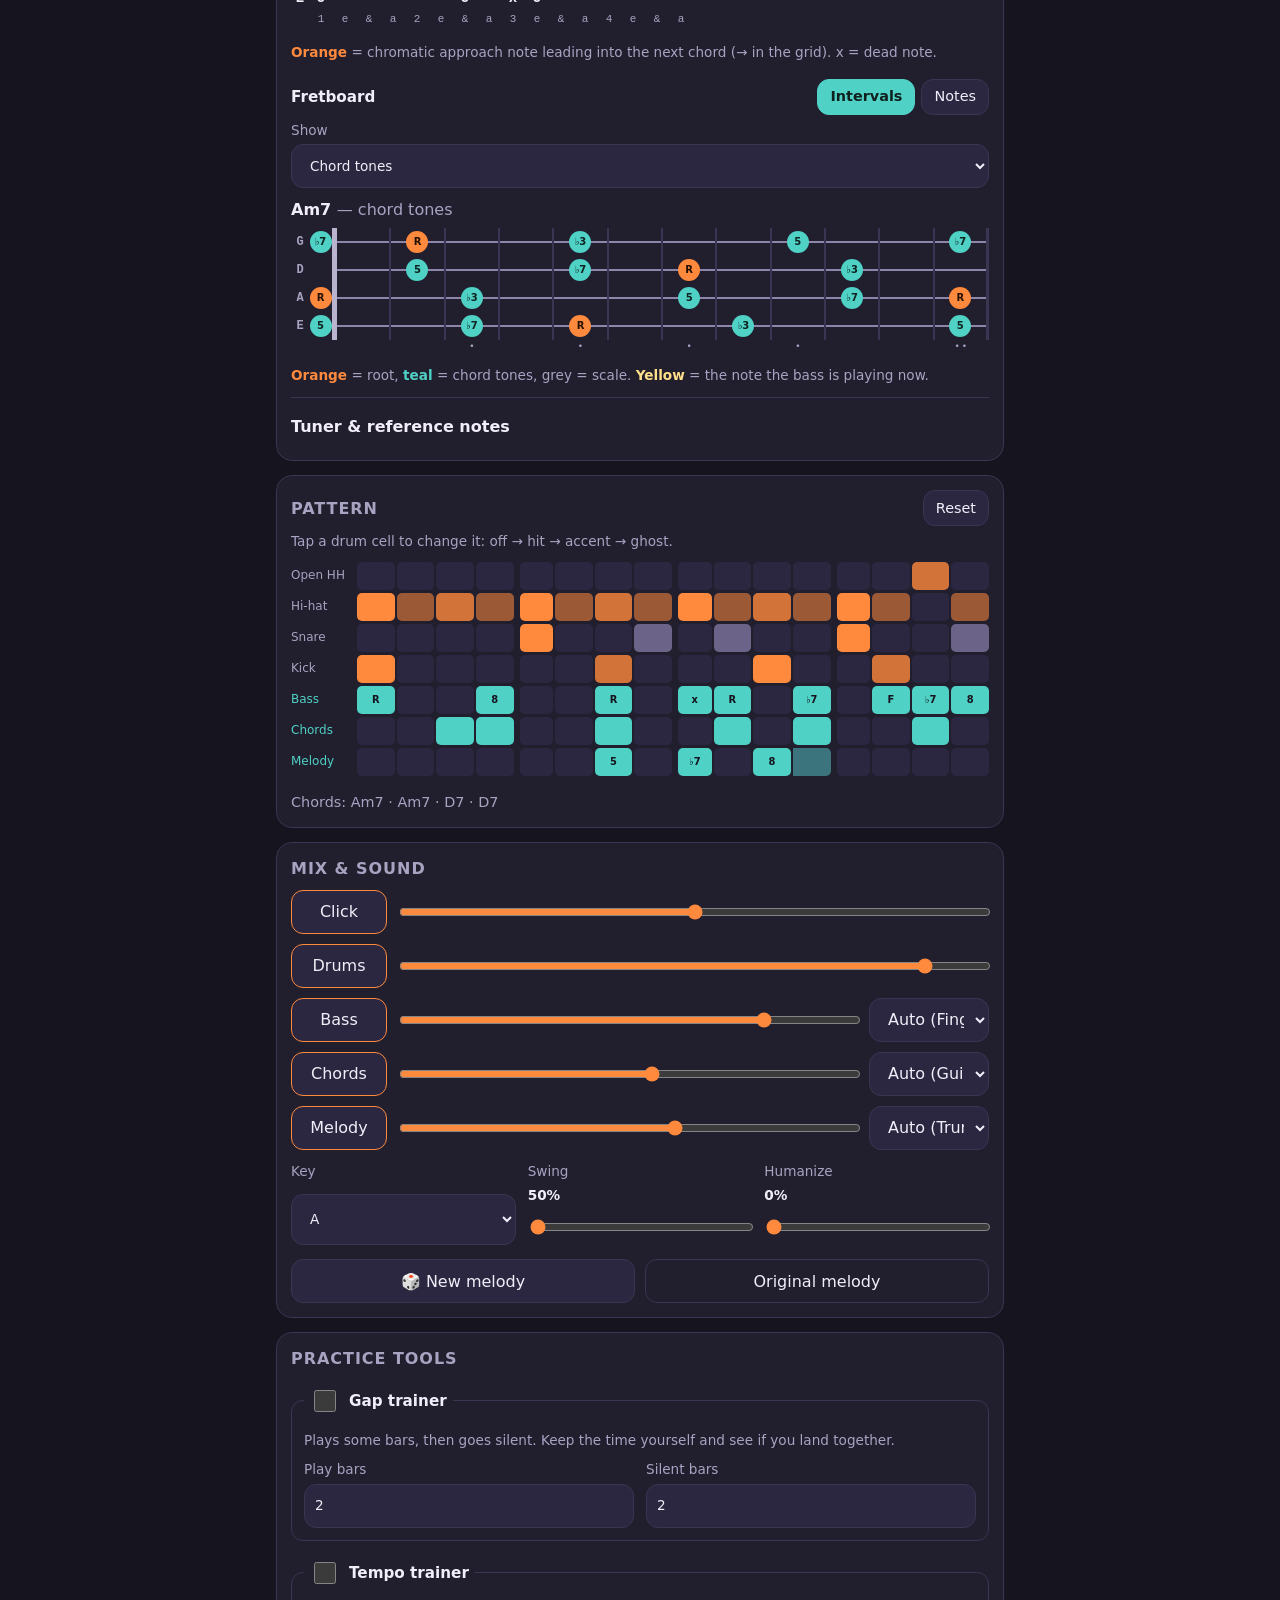
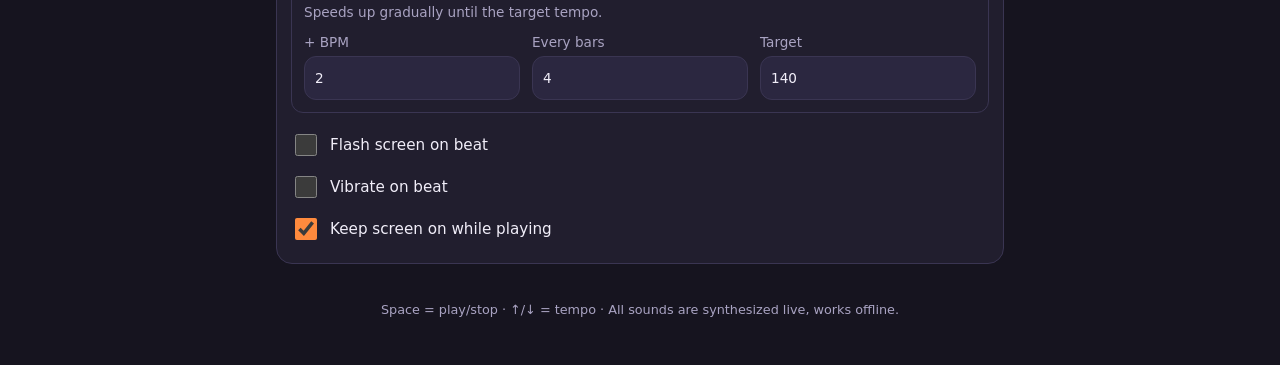
==== commit 66854251: "Smarter tab paste (sections, chords, repeats) and Guitar Pro 7/8 import - Pasted/imported text tabs:" ====
--- a/index.html
+++ b/index.html
@@ -100,7 +100,8 @@
         <input type="file" id="importFile" class="sr-only">
         <button id="pasteBtn" class="secondary" aria-expanded="false" aria-controls="pasteBox">📋 Paste tab</button>
       </div>
-      <p class="hint">Text tabs (.txt), MusicXML (.musicxml / .mxl — export it from MuseScore, Guitar Pro, Sibelius…) or PDF.</p>
+      <p class="hint">Text tabs (.txt), Guitar Pro 7/8 (.gp), MusicXML (.musicxml / .mxl — export it from MuseScore, Sibelius…) or PDF.
+        Older .gp5 / .gpx files: open them in MuseScore (free) and export MusicXML.</p>
       <div class="field-row song-row">
         <label>📚 Song library (public-domain songs)
           <select id="songSelect"><option value="">Choose a song to practise…</option></select>
@@ -109,7 +110,8 @@
       <details class="find-tabs">
         <summary>🔎 Find tabs online</summary>
         <p class="hint">Search a tab site for any song, copy a text tab, then come back and tap <b>📋 Paste tab</b>.
-          Tabs you paste stay on this device.</p>
+          Section labels like <b>[Verse]</b> or <b>Chorus:</b> become buttons to loop that part, chord names written above
+          the tab are played by the chords layer, and repeat marks (<b>x4</b>) are played out. Tabs you paste stay on this device.</p>
         <div class="field-row">
           <label>Song and artist
             <input type="text" id="tabQuery" autocomplete="off" placeholder="e.g. My Girl Temptations bass">
@@ -188,6 +190,7 @@
             </label>
           </div>
           <label class="check" id="songMuteWrap"><input type="checkbox" id="songMute"> Mute my part (I play it)</label>
+          <div id="sectionRow" class="section-row" hidden aria-label="Loop a section"></div>
           <div class="btn-row">
             <button id="loopAll" class="secondary">Loop whole piece</button>
             <button id="fileTempo" class="secondary" hidden></button>
--- a/css/style.css
+++ b/css/style.css
@@ -302,3 +302,8 @@
   font: inherit; color: var(--text); background: var(--card-2); border: 1px solid var(--line);
   border-radius: 12px; min-height: 44px; padding: 0 10px; width: 100%;
 }
+
+/* song sections from pasted tabs: tap to loop */
+.section-row { display: flex; flex-wrap: wrap; gap: 6px; margin: 8px 0; }
+.section-row .chip { min-height: 36px; font-size: 0.9rem; padding: 0 12px; background: transparent; }
+.section-row .chip[aria-pressed="true"] { background: var(--accent); color: #111; border-color: var(--accent); }
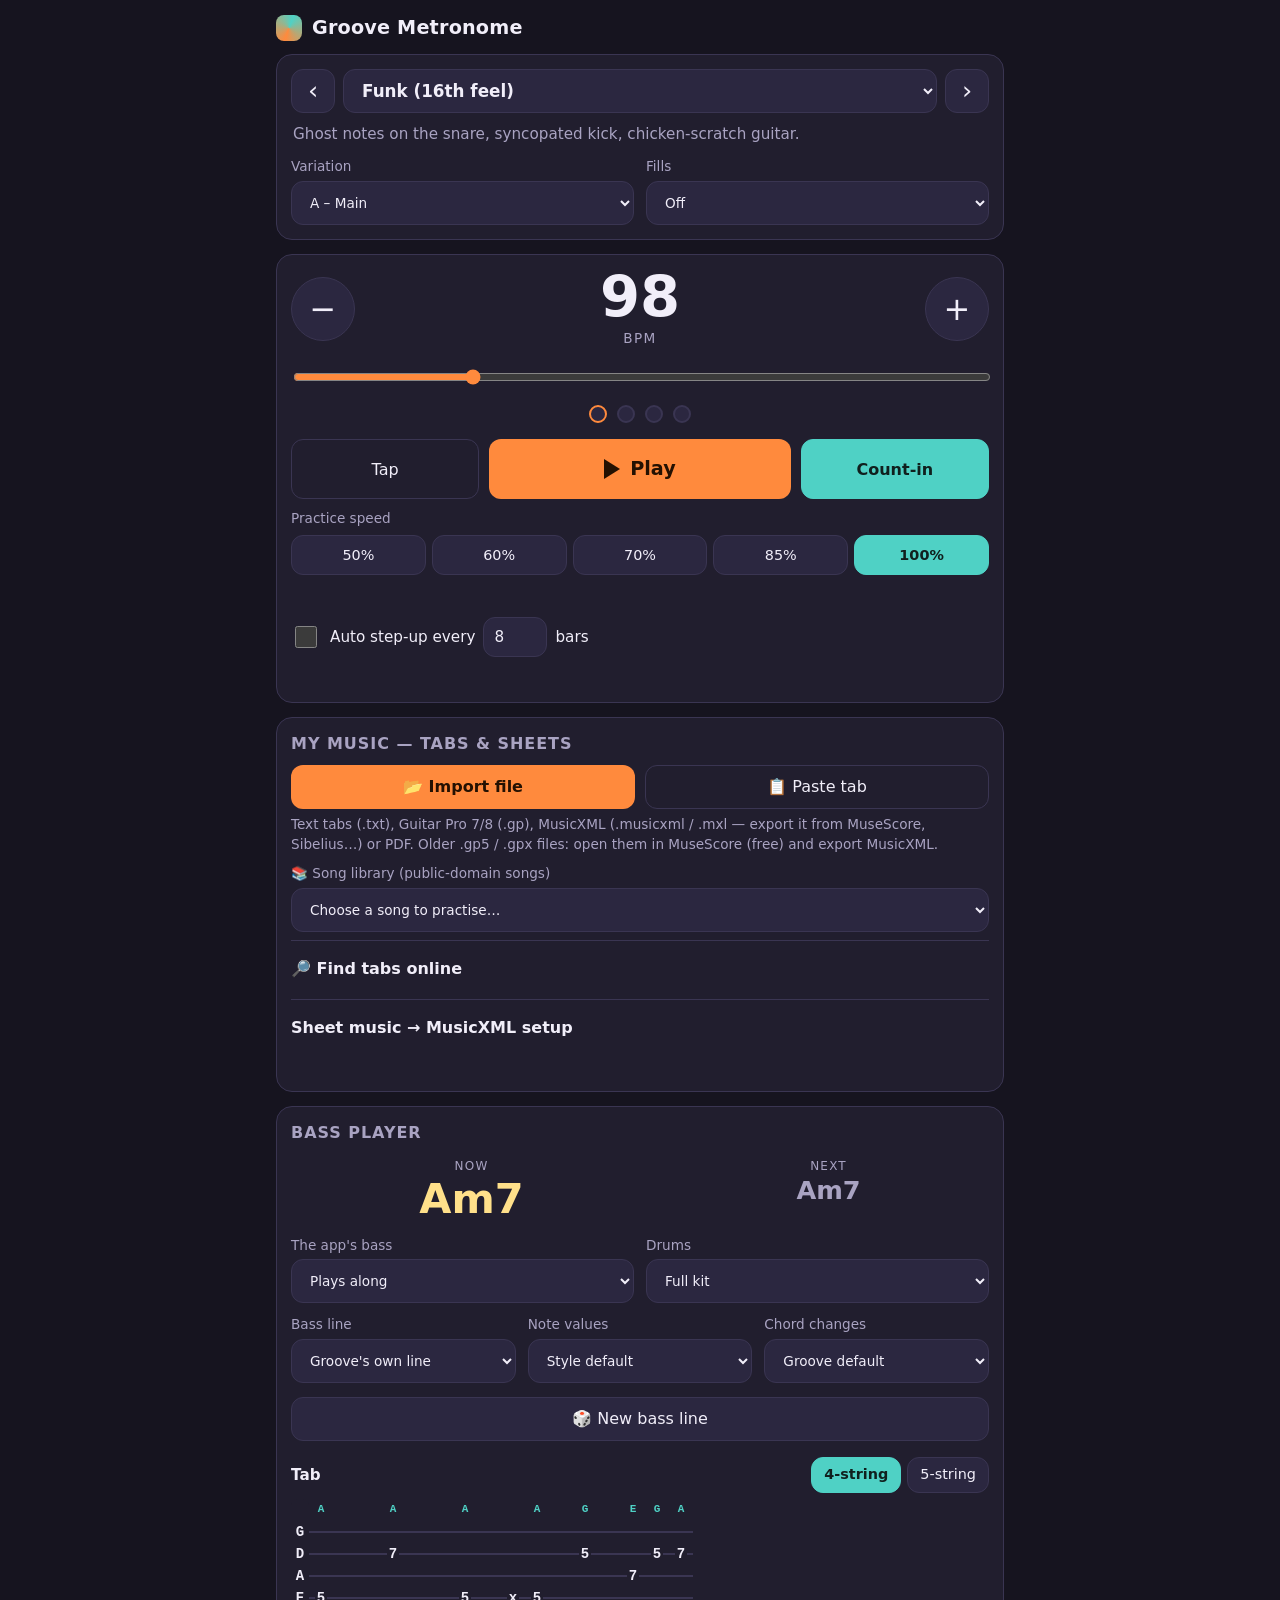
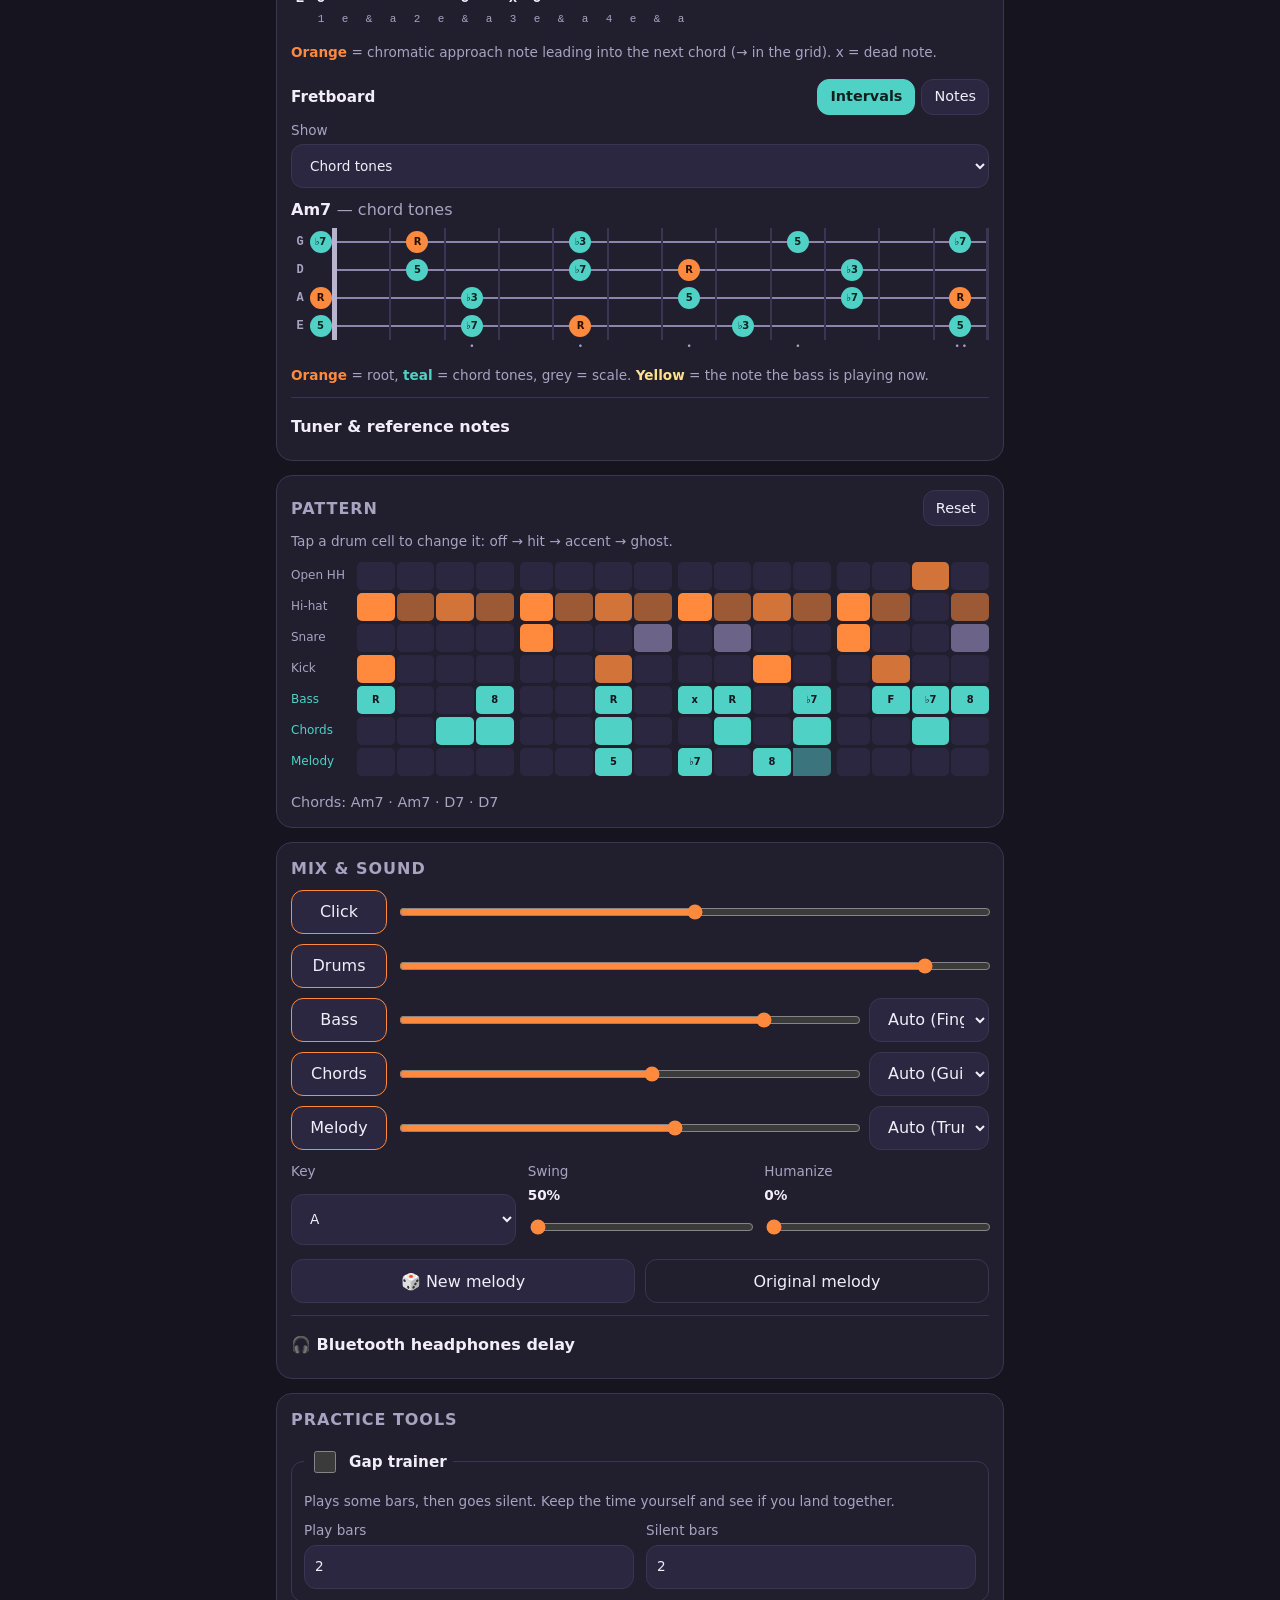
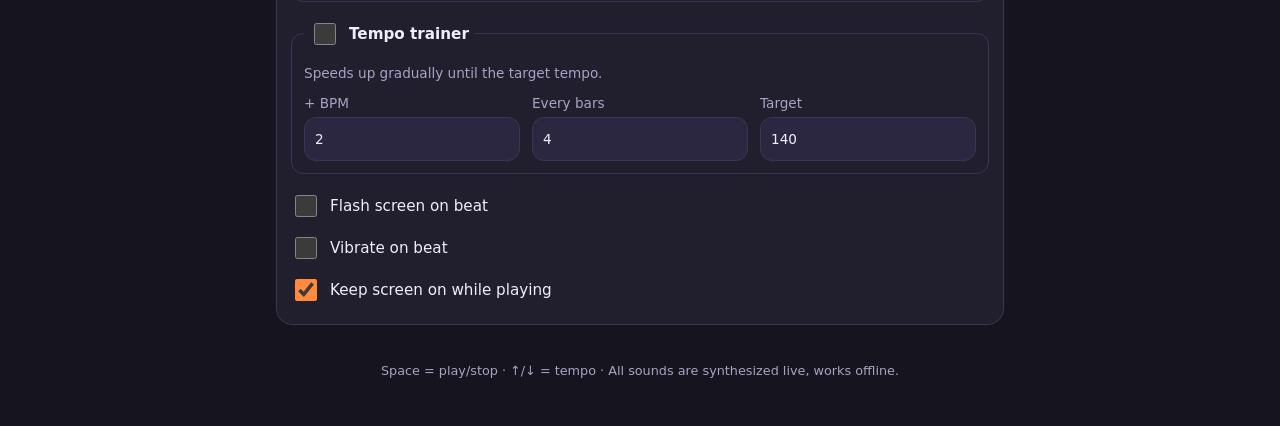
==== commit 48d42a68: "Scale & arpeggio drills and Bluetooth headphones delay - Bass line → Drills: arpeggio up, arpeggio u" ====
--- a/index.html
+++ b/index.html
@@ -253,6 +253,12 @@
             <option value="kick">Lock to the kick</option>
             <option value="walk">Walking line</option>
             <option value="random">🎲 Random line</option>
+            <optgroup label="Drills — follow the chord changes">
+              <option value="arp">Arpeggio up</option>
+              <option value="arpud">Arpeggio up &amp; down</option>
+              <option value="scale">Scale up &amp; down</option>
+              <option value="thirds">Scale in 3rds</option>
+            </optgroup>
           </select>
         </label>
         <label>Note values
@@ -344,6 +350,20 @@
         <button id="newMelody">🎲 New melody</button>
         <button id="origMelody" class="secondary">Original melody</button>
       </div>
+      <details id="delayBox" class="delay-box">
+        <summary>🎧 Bluetooth headphones delay</summary>
+        <p class="hint">Bluetooth headphones and speakers play the sound later than the screen shows it, so the lights,
+          tab and fretboard run ahead of the music. Measure the delay once per pair of headphones (or set it by ear).</p>
+        <label>Delay <output id="outDelayOut">0 ms</output>
+          <input type="range" id="outDelay" min="0" max="500" step="5">
+        </label>
+        <div class="btn-row">
+          <button id="calibBtn">👆 Measure by tapping</button>
+          <button id="delayReset" class="secondary">Reset to 0</button>
+        </div>
+        <div id="calibPad" class="calib-pad" role="button" hidden>Tap here on every click</div>
+        <p id="calibMsg" class="hint" aria-live="polite"></p>
+      </details>
     </section>
 
     <!-- Practice -->
--- a/css/style.css
+++ b/css/style.css
@@ -307,3 +307,14 @@
 .section-row { display: flex; flex-wrap: wrap; gap: 6px; margin: 8px 0; }
 .section-row .chip { min-height: 36px; font-size: 0.9rem; padding: 0 12px; background: transparent; }
 .section-row .chip[aria-pressed="true"] { background: var(--accent); color: #111; border-color: var(--accent); }
+
+/* Bluetooth delay calibration */
+.delay-box { margin-top: 12px; }
+.delay-box summary { cursor: pointer; font-weight: 600; padding: 6px 0; }
+.calib-pad {
+  margin: 10px 0; min-height: 140px; display: grid; place-items: center; border-radius: 16px;
+  border: 2px dashed var(--accent-2); font-weight: 600; user-select: none; -webkit-user-select: none;
+  touch-action: manipulation; cursor: pointer;
+}
+.calib-pad.tapped { animation: calib-tap 0.18s ease-out; }
+@keyframes calib-tap { from { background: var(--accent-2); color: #111; } to { background: transparent; } }
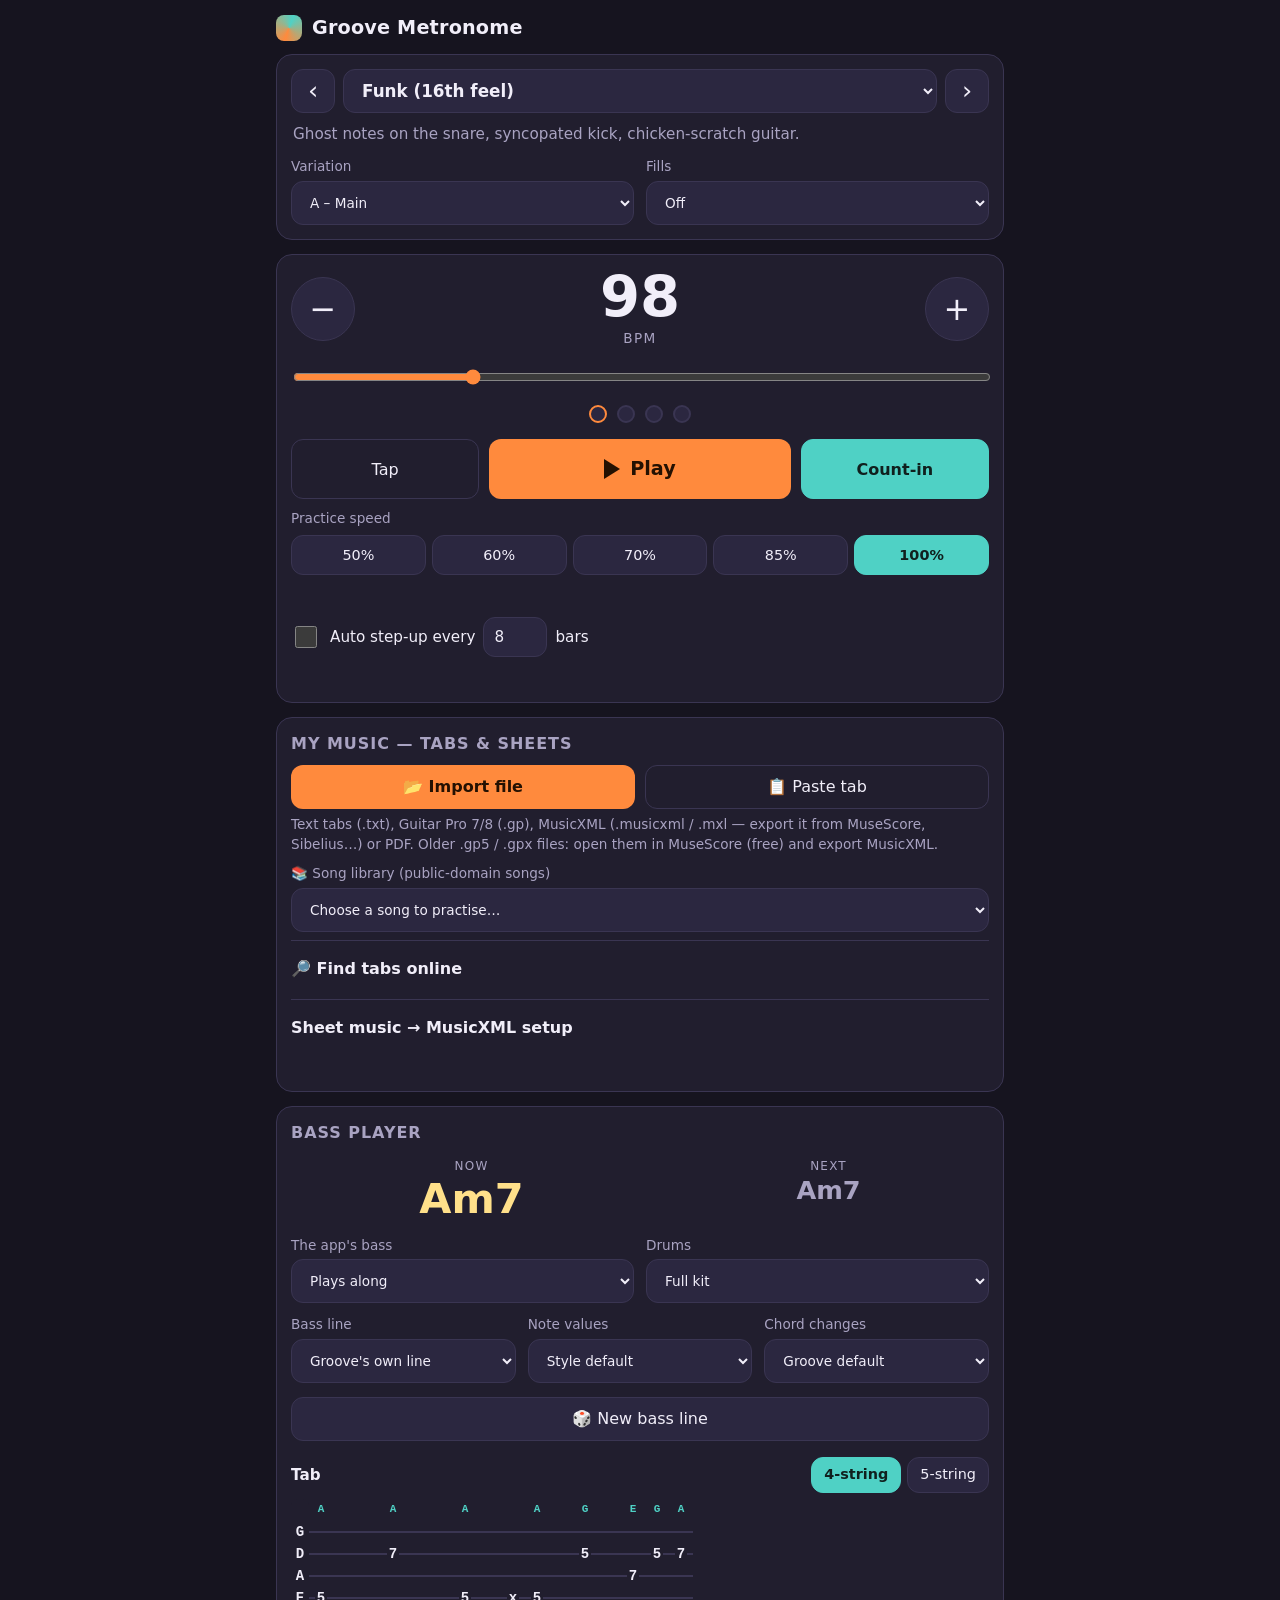
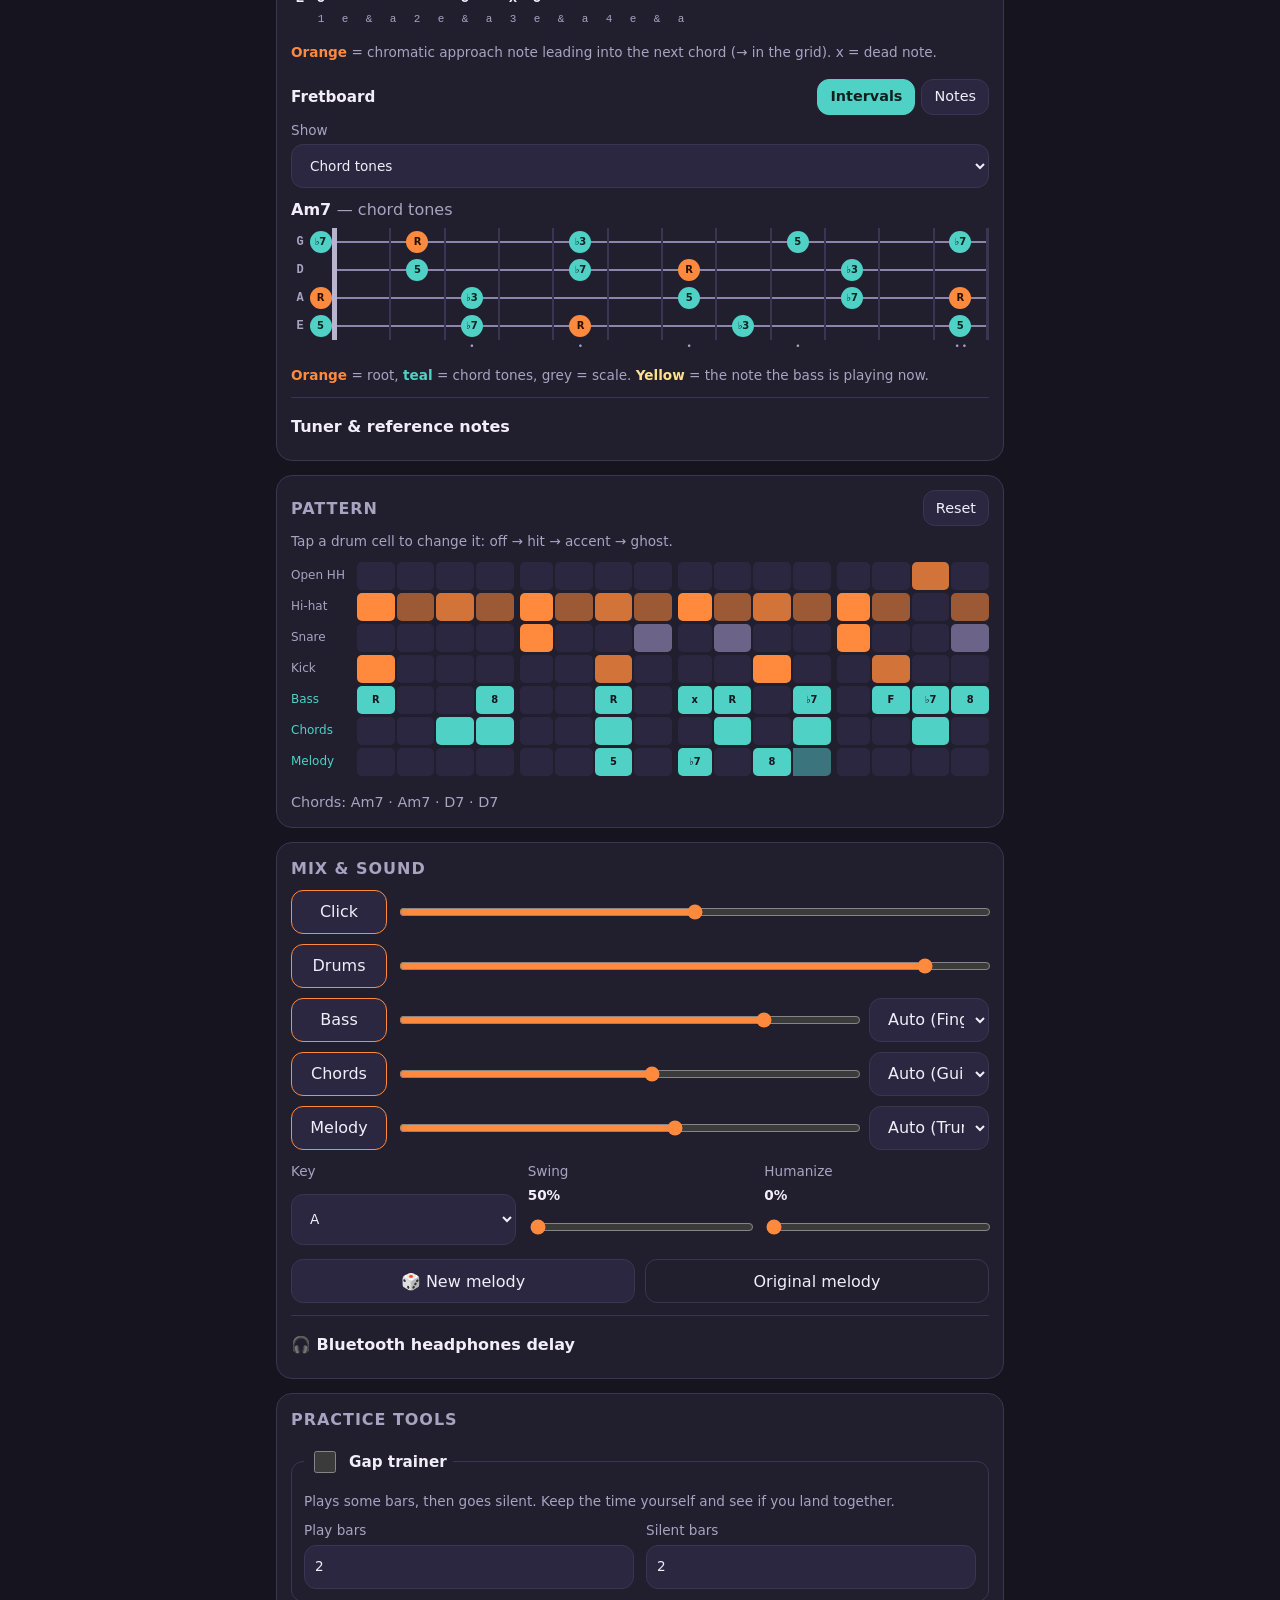
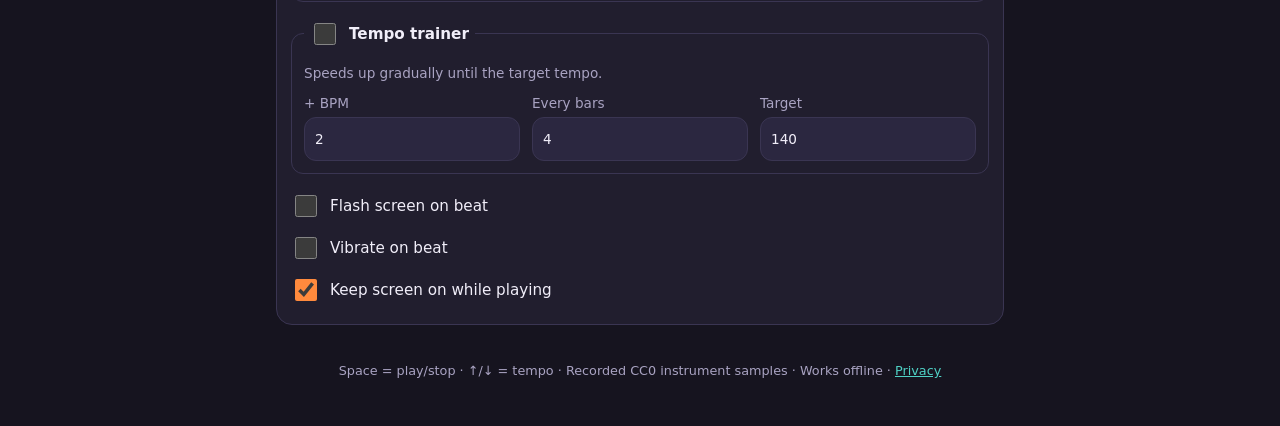
==== commit 62f71162: "Prepare for Google Play: privacy policy, store listing, graphics, TWA config - privacy.html (no data" ====
--- a/index.html
+++ b/index.html
@@ -311,6 +311,8 @@
       <details id="tunerBox">
         <summary>Tuner &amp; reference notes</summary>
         <div class="ref-row" id="refRow" aria-label="Play reference string"></div>
+        <p class="hint">Tap a string for a steady reference note, tap it again to stop. Tip: tune by ear against the
+          12th-fret harmonic — it's easier to hear on a phone speaker than the open string.</p>
         <button id="tunerBtn" aria-pressed="false">🎤 Start mic tuner</button>
         <div class="tuner" aria-live="polite">
           <div id="tunerNote" class="tuner-note">–</div>
@@ -398,7 +400,7 @@
   </main>
 
   <footer>
-    <p>Space = play/stop · ↑/↓ = tempo · All sounds are synthesized live, works offline.</p>
+    <p>Space = play/stop · ↑/↓ = tempo · Recorded CC0 instrument samples · Works offline · <a href="privacy.html">Privacy</a></p>
   </footer>
 </body>
 </html>
--- a/css/style.css
+++ b/css/style.css
@@ -194,6 +194,7 @@
 summary { cursor: pointer; font-weight: 600; min-height: 40px; display: flex; align-items: center; }
 .ref-row { display: flex; gap: 8px; margin: 8px 0 12px; flex-wrap: wrap; }
 .ref-row button { flex: 1 1 48px; font-weight: 700; }
+.ref-row button[aria-pressed="true"] { background: var(--accent); color: #111; border-color: var(--accent); }
 #tunerBtn { width: 100%; }
 #tunerBtn[aria-pressed="true"] { background: var(--accent-2); color: #10201e; }
 .tuner { display: grid; justify-items: center; gap: 6px; margin-top: 12px; }
@@ -318,3 +319,4 @@
 }
 .calib-pad.tapped { animation: calib-tap 0.18s ease-out; }
 @keyframes calib-tap { from { background: var(--accent-2); color: #111; } to { background: transparent; } }
+footer a { color: var(--accent-2); }
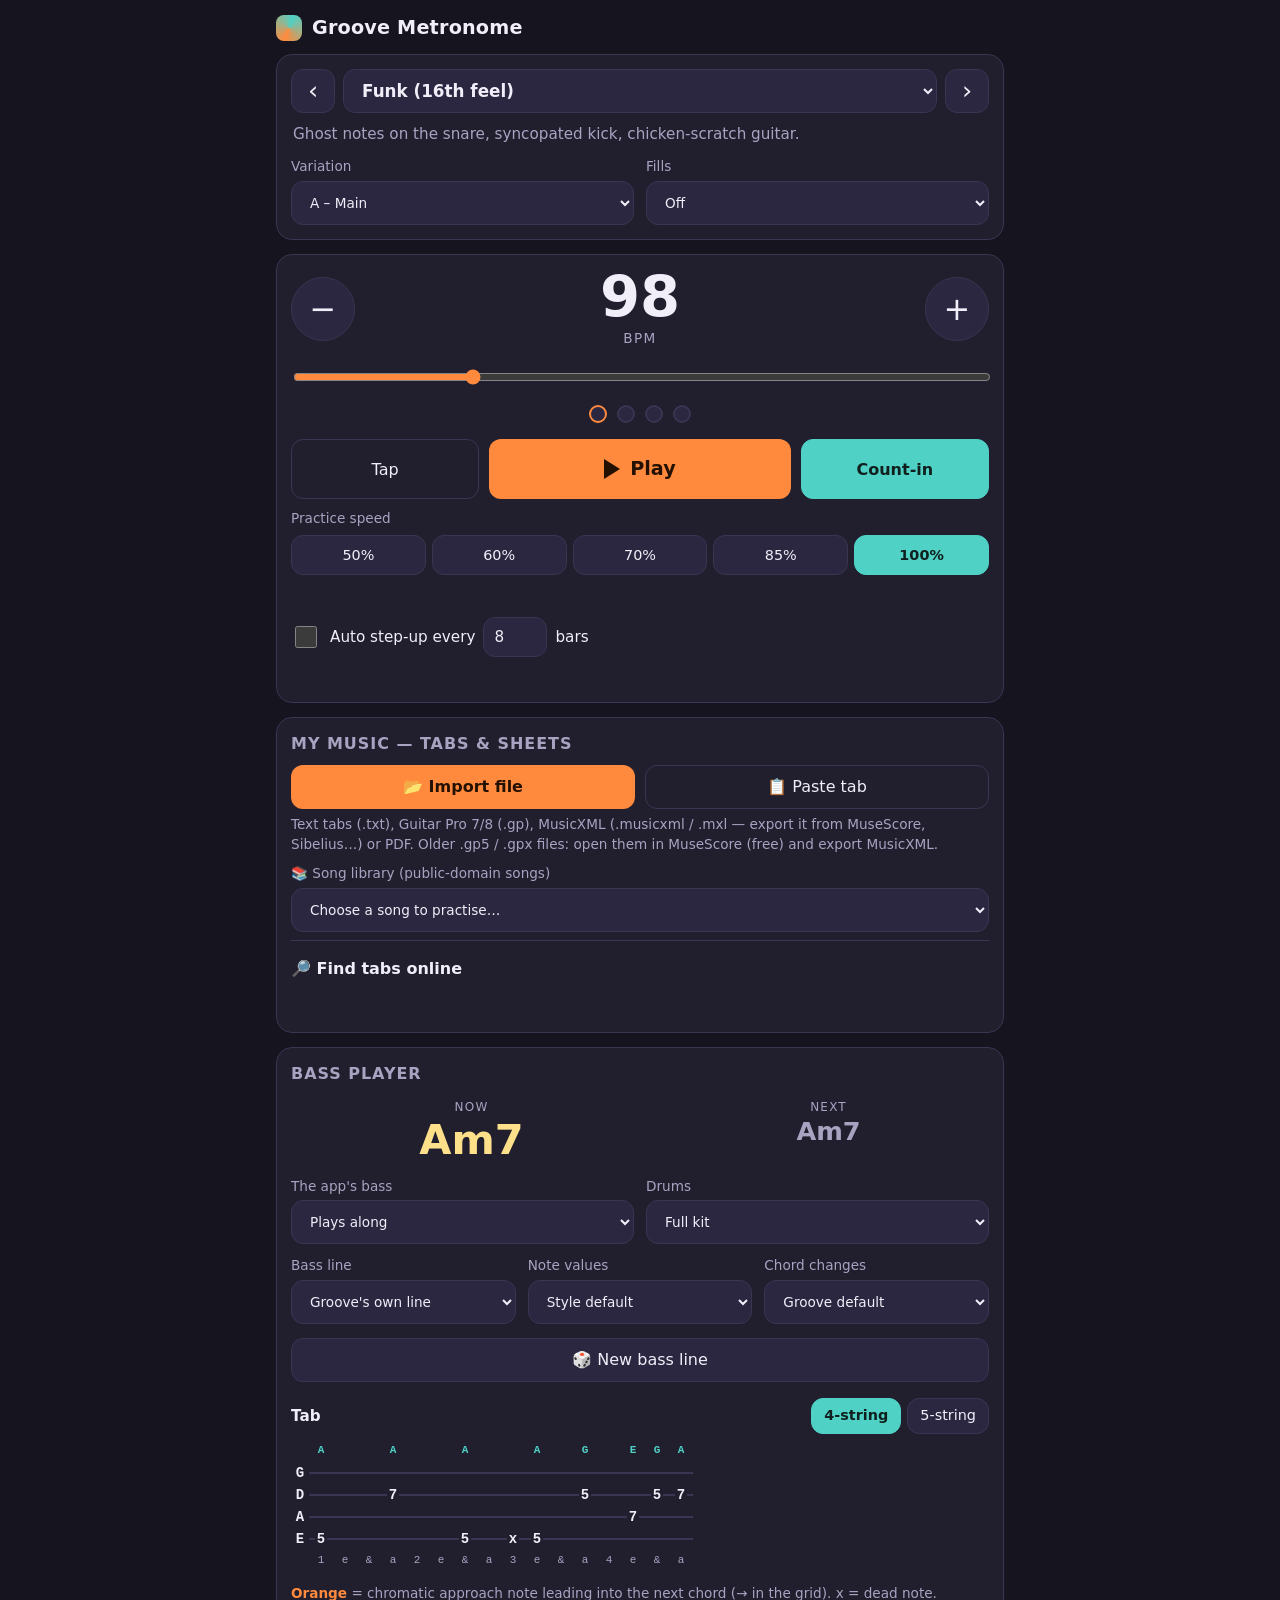
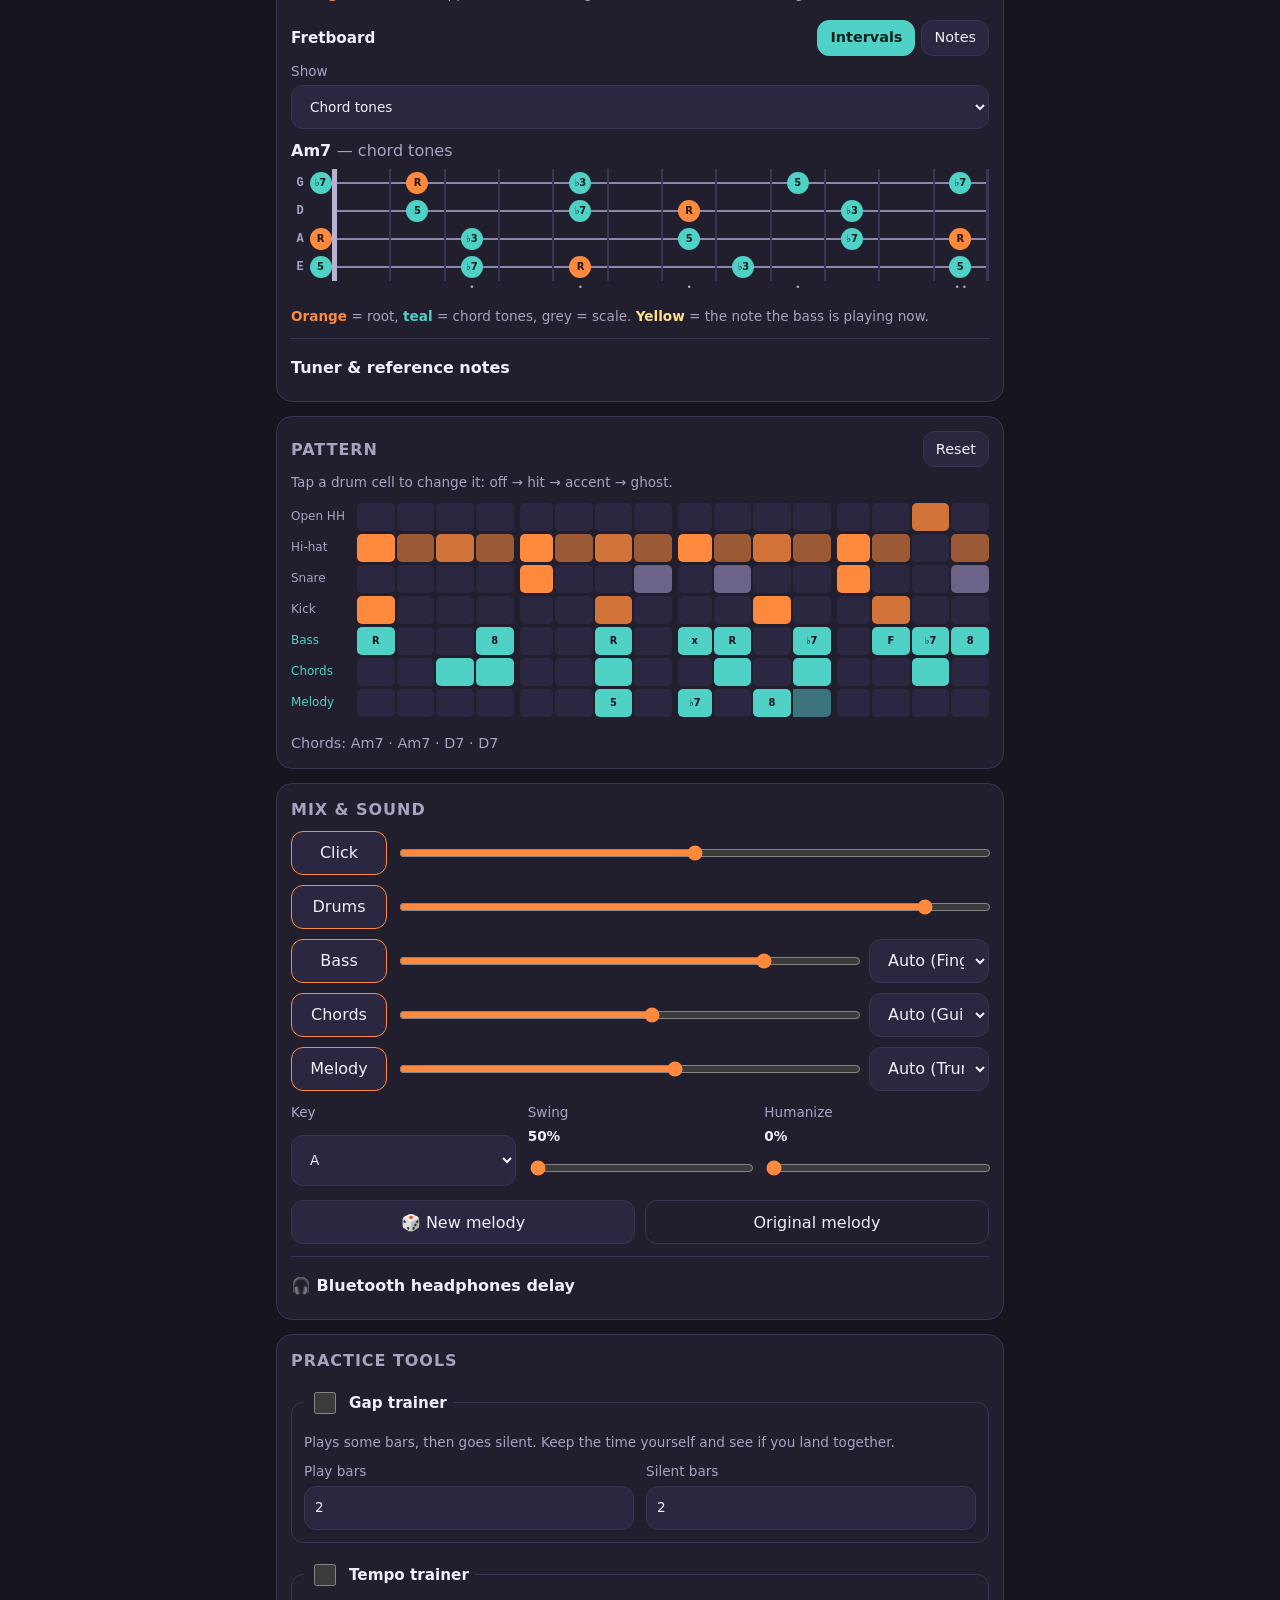
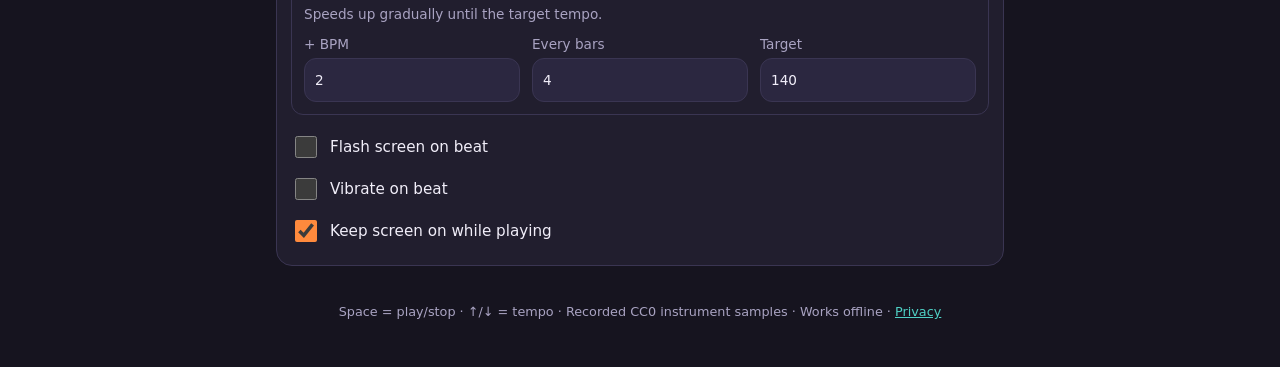
==== commit 946563ef: "Real finger bass; old sound becomes Slap bass; remove PDF-to-MusicXML conversion - New 'Finger bass'" ====
--- a/index.html
+++ b/index.html
@@ -127,31 +127,6 @@
         <textarea id="pasteText" rows="8" spellcheck="false" aria-label="Tab text" placeholder="G|-----------------|&#10;D|---------5--7----|&#10;A|-5---7-----------|&#10;E|-----------------|"></textarea>
         <button id="pasteSave">Add to library</button>
       </div>
-      <details id="omrSetup" class="omr-setup">
-        <summary>Sheet music → MusicXML setup</summary>
-        <p class="hint">Printed notation in a PDF is converted by <b>Audiveris</b> (free, open-source music recognition)
-          running as a GitHub Action in your <b>groove-metronome</b> repository. One-time setup:</p>
-        <ol class="hint steps">
-          <li>Create a <a href="https://github.com/settings/personal-access-tokens/new" target="_blank" rel="noopener">fine-grained token</a>:
-            <i>Repository access</i> → only your groove-metronome repository; <i>Permissions</i> → <b>Contents: Read and write</b>.</li>
-          <li>Enter the repository and the token below. The token is stored only on this device.</li>
-        </ol>
-        <p class="hint">If the repository is public, the PDFs you convert and the results are public too. To keep them private,
-          copy <code>.github/</code> and <code>omr/</code> from the app repository into a private repository and enter that one instead.</p>
-        <div class="field-row">
-          <label>Repository (owner/name)
-            <input type="text" id="omrRepo" autocomplete="off" autocapitalize="off" spellcheck="false" placeholder="owner/groove-metronome">
-          </label>
-          <label>GitHub token
-            <input type="password" id="omrToken" autocomplete="off" placeholder="github_pat_…">
-          </label>
-        </div>
-        <div class="btn-row">
-          <button id="omrSave">Save &amp; test</button>
-          <button id="omrForget" class="secondary">Forget token</button>
-        </div>
-        <p id="omrSetupMsg" class="import-msg" role="status"></p>
-      </details>
       <p id="importMsg" class="import-msg" role="status"></p>
       <ul id="libList" class="lib-list" aria-label="Library"></ul>
 
@@ -198,10 +173,6 @@
           <p id="pieceBarInfo" class="fb-caption"></p>
           <div class="tab-wrap"><div id="pieceTab" class="tab" role="img"></div></div>
           <p class="hint">Shows the bar you're in and the next one, so you can read ahead. The fretboard below lights up each note.</p>
-        </div>
-        <div id="omrBox" class="omr-box" hidden>
-          <button id="omrBtn">🎼 Convert to MusicXML</button>
-          <p id="omrStatus" class="hint" aria-live="polite"></p>
         </div>
         <div id="pdfView" class="pdf-view" hidden>
           <div class="pdf-nav">
--- a/css/style.css
+++ b/css/style.css
@@ -277,18 +277,6 @@
 .speed-auto + .speed-auto, .pdf-view .speed-auto { margin-top: 10px; }
 .tcol.bar-label .nm { color: var(--muted); }
 
-/* Sheet music conversion */
-.omr-setup { margin: 10px 0 4px; }
-.omr-setup a { color: var(--accent-2); }
-.steps { padding-left: 20px; margin: 6px 0; }
-.steps li { margin: 4px 0; }
-.omr-setup input[type="text"], .omr-setup input[type="password"] {
-  font: inherit; color: var(--text); background: var(--card-2); border: 1px solid var(--line);
-  border-radius: 12px; min-height: 44px; padding: 0 10px; width: 100%;
-}
-.omr-box { margin-top: 12px; display: grid; gap: 4px; }
-.omr-box button { width: 100%; }
-.omr-box .hint { margin: 4px 0 0; }
 
 /* Sound loading */
 .load-bar { position: relative; height: 26px; border-radius: 13px; background: var(--card-2); border: 1px solid var(--line); overflow: hidden; }
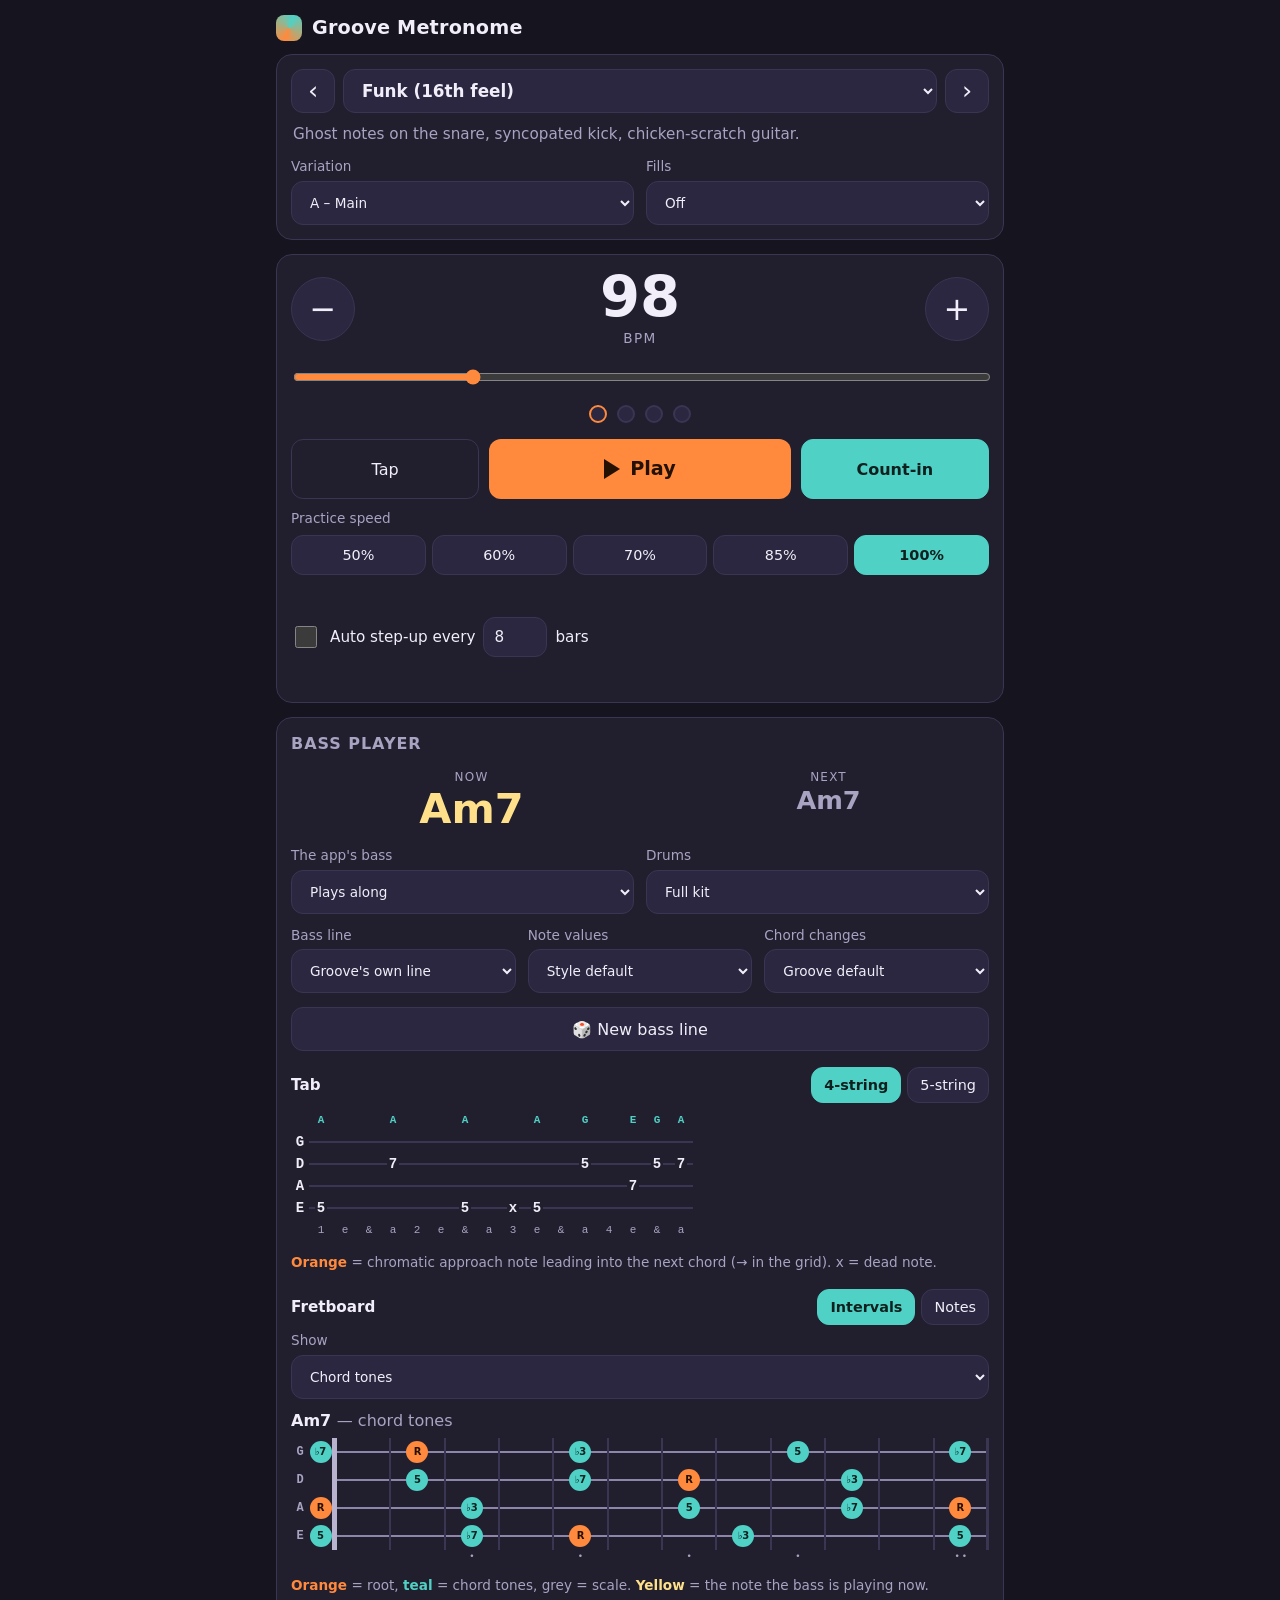
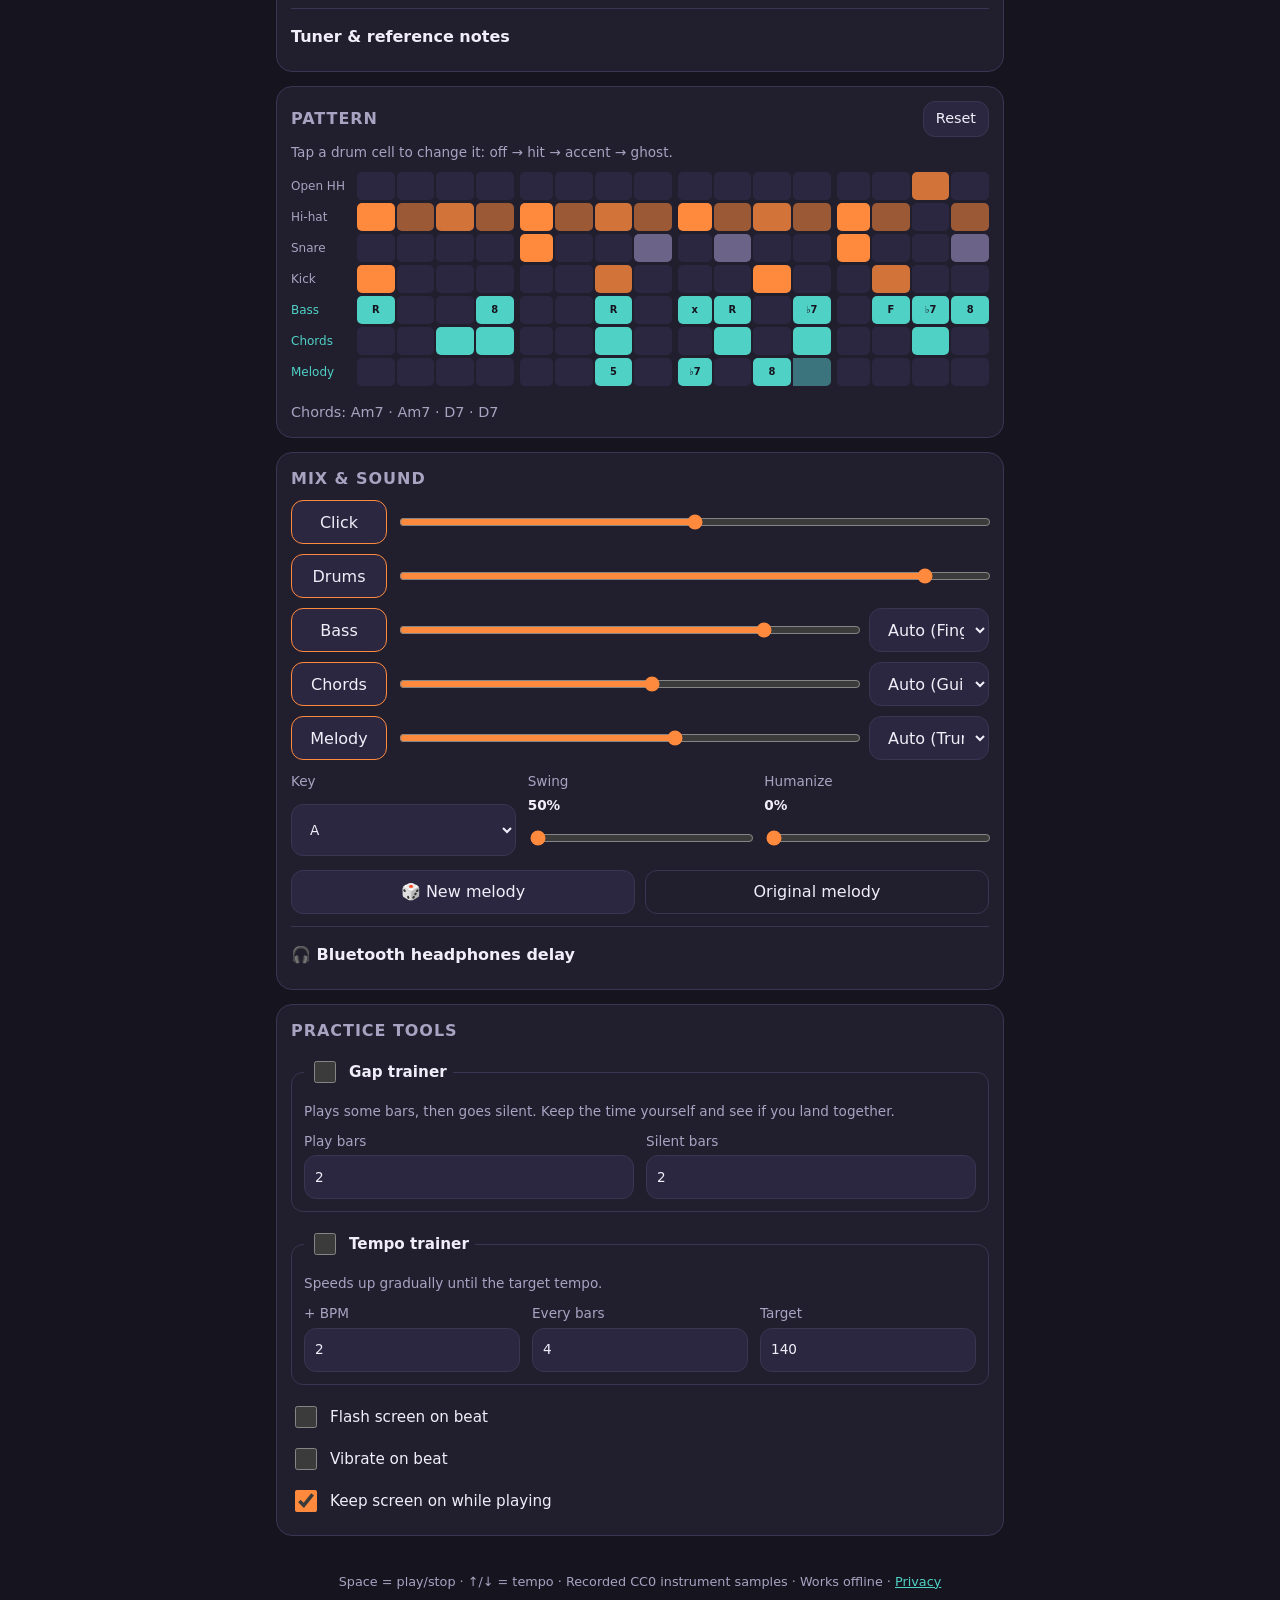
==== commit 3dd71a8c: "Remove My music (file import, paste tab, song library, find tabs online) - Removed the My music card" ====
--- a/index.html
+++ b/index.html
@@ -92,109 +92,12 @@
       <p id="status" class="status" aria-live="polite"></p>
     </section>
 
-    <!-- My music: imported tabs / MusicXML / PDF -->
-    <section class="card" id="musicCard" aria-labelledby="musicLabel">
-      <h2 id="musicLabel">My music — tabs &amp; sheets</h2>
-      <div class="btn-row import-row">
-        <label class="file-btn" for="importFile">📂 Import file</label>
-        <input type="file" id="importFile" class="sr-only">
-        <button id="pasteBtn" class="secondary" aria-expanded="false" aria-controls="pasteBox">📋 Paste tab</button>
-      </div>
-      <p class="hint">Text tabs (.txt), Guitar Pro 7/8 (.gp), MusicXML (.musicxml / .mxl — export it from MuseScore, Sibelius…) or PDF.
-        Older .gp5 / .gpx files: open them in MuseScore (free) and export MusicXML.</p>
-      <div class="field-row song-row">
-        <label>📚 Song library (public-domain songs)
-          <select id="songSelect"><option value="">Choose a song to practise…</option></select>
-        </label>
-      </div>
-      <details class="find-tabs">
-        <summary>🔎 Find tabs online</summary>
-        <p class="hint">Search a tab site for any song, copy a text tab, then come back and tap <b>📋 Paste tab</b>.
-          Section labels like <b>[Verse]</b> or <b>Chorus:</b> become buttons to loop that part, chord names written above
-          the tab are played by the chords layer, and repeat marks (<b>x4</b>) are played out. Tabs you paste stay on this device.</p>
-        <div class="field-row">
-          <label>Song and artist
-            <input type="text" id="tabQuery" autocomplete="off" placeholder="e.g. My Girl Temptations bass">
-          </label>
-        </div>
-        <div class="btn-row">
-          <button id="searchSongsterr" class="secondary">Songsterr</button>
-          <button id="searchUG" class="secondary">Ultimate Guitar</button>
-        </div>
-      </details>
-      <div id="pasteBox" class="paste-box" hidden>
-        <input type="text" id="pasteName" placeholder="Name (e.g. song title)" aria-label="Name for the pasted tab">
-        <textarea id="pasteText" rows="8" spellcheck="false" aria-label="Tab text" placeholder="G|-----------------|&#10;D|---------5--7----|&#10;A|-5---7-----------|&#10;E|-----------------|"></textarea>
-        <button id="pasteSave">Add to library</button>
-      </div>
-      <p id="importMsg" class="import-msg" role="status"></p>
-      <ul id="libList" class="lib-list" aria-label="Library"></ul>
-
-      <div id="pieceView" class="piece-view" hidden>
-        <div class="piece-head">
-          <h3 id="pieceTitle"></h3>
-          <button id="closePiece" class="small">✕ Close</button>
-        </div>
-        <p id="pieceInfo" class="hint"></p>
-        <div id="pieceControls">
-          <div class="field-row">
-            <label id="songPartWrap">Your part
-              <select id="songPart">
-                <option value="bass">Bass line</option>
-                <option value="melody">Melody</option>
-              </select>
-            </label>
-            <label id="beatsWrap">Beats per bar
-              <select id="pieceBeats"></select>
-            </label>
-            <label id="partWrap">Part
-              <select id="piecePart"></select>
-            </label>
-            <label id="octWrap">Pitch
-              <select id="pieceOctave">
-                <option value="-12">Bass (sounds 8vb)</option>
-                <option value="0">As written</option>
-                <option value="12">Octave up</option>
-              </select>
-            </label>
-            <label>Loop from bar
-              <input type="number" id="loopFrom" min="1" inputmode="numeric">
-            </label>
-            <label>to bar
-              <input type="number" id="loopTo" min="1" inputmode="numeric">
-            </label>
-          </div>
-          <label class="check" id="songMuteWrap"><input type="checkbox" id="songMute"> Mute my part (I play it)</label>
-          <div id="sectionRow" class="section-row" hidden aria-label="Loop a section"></div>
-          <div class="btn-row">
-            <button id="loopAll" class="secondary">Loop whole piece</button>
-            <button id="fileTempo" class="secondary" hidden></button>
-          </div>
-          <p id="pieceBarInfo" class="fb-caption"></p>
-          <div class="tab-wrap"><div id="pieceTab" class="tab" role="img"></div></div>
-          <p class="hint">Shows the bar you're in and the next one, so you can read ahead. The fretboard below lights up each note.</p>
-        </div>
-        <div id="pdfView" class="pdf-view" hidden>
-          <div class="pdf-nav">
-            <button id="pdfPrev" class="icon-btn" aria-label="Previous page">‹</button>
-            <span id="pdfPage" aria-live="polite"></span>
-            <button id="pdfNext" class="icon-btn" aria-label="Next page">›</button>
-          </div>
-          <div class="pdf-wrap" id="pdfWrap"><canvas id="pdfCanvas" aria-label="PDF page"></canvas></div>
-          <div class="speed-auto">
-            <label class="check"><input type="checkbox" id="pdfAuto"> Turn page every</label>
-            <input type="number" id="pdfAutoBars" min="1" max="64" inputmode="numeric" aria-label="Bars per page">
-            <span>bars</span>
-          </div>
-        </div>
-      </div>
-    </section>
 
     <!-- Bass player tools -->
     <section class="card bass-card" aria-labelledby="bassLabel">
       <h2 id="bassLabel">Bass player</h2>
 
-      <div class="chord-now groove-only" aria-live="off">
+      <div class="chord-now" aria-live="off">
         <div><span class="lbl">Now</span><span id="chordNow" class="chord-big"></span></div>
         <div><span class="lbl">Next</span><span id="chordNext" class="chord-next"></span></div>
       </div>
@@ -215,7 +118,7 @@
           </select>
         </label>
       </div>
-      <div class="field-row groove-only">
+      <div class="field-row">
         <label>Bass line
           <select id="bassStyle">
             <option value="orig">Groove's own line</option>
@@ -244,29 +147,29 @@
           <select id="progSelect"></select>
         </label>
       </div>
-      <p id="bassFeelHint" class="hint groove-only" aria-live="polite"></p>
-      <div class="btn-row groove-only">
+      <p id="bassFeelHint" class="hint" aria-live="polite"></p>
+      <div class="btn-row">
         <button id="newBass">🎲 New bass line</button>
       </div>
 
-      <div class="tab-head groove-only">
+      <div class="tab-head">
         <h3>Tab</h3>
         <div class="seg" role="group" aria-label="Number of strings">
           <button id="str4" class="toggle small" aria-pressed="true">4-string</button>
           <button id="str5" class="toggle small" aria-pressed="false">5-string</button>
         </div>
       </div>
-      <div class="tab-wrap groove-only"><div id="tab" class="tab" role="img"></div></div>
-      <p class="hint groove-only"><span class="ap-key">Orange</span> = chromatic approach note leading into the next chord (→ in the grid). x = dead note.</p>
+      <div class="tab-wrap"><div id="tab" class="tab" role="img"></div></div>
+      <p class="hint"><span class="ap-key">Orange</span> = chromatic approach note leading into the next chord (→ in the grid). x = dead note.</p>
 
       <div class="tab-head">
         <h3>Fretboard</h3>
-        <div class="seg groove-only" role="group" aria-label="Fretboard labels">
+        <div class="seg" role="group" aria-label="Fretboard labels">
           <button id="lblIv" class="toggle small" aria-pressed="true">Intervals</button>
           <button id="lblNotes" class="toggle small" aria-pressed="false">Notes</button>
         </div>
       </div>
-      <div class="field-row fb-row groove-only">
+      <div class="field-row fb-row">
         <label>Show
           <select id="fbMode">
             <option value="chord">Chord tones</option>
@@ -277,7 +180,7 @@
       </div>
       <p id="fbCaption" class="fb-caption"></p>
       <div class="fb-wrap"><div id="fretboard" class="fretboard" role="img"></div></div>
-      <p class="hint groove-only"><span class="ap-key">Orange</span> = root, <span class="ct-key">teal</span> = chord tones, grey = scale. <span class="now-key">Yellow</span> = the note the bass is playing now.</p>
+      <p class="hint"><span class="ap-key">Orange</span> = root, <span class="ct-key">teal</span> = chord tones, grey = scale. <span class="now-key">Yellow</span> = the note the bass is playing now.</p>
 
       <details id="tunerBox">
         <summary>Tuner &amp; reference notes</summary>
@@ -301,7 +204,7 @@
       </div>
       <p class="hint">Tap a drum cell to change it: off → hit → accent → ghost.</p>
       <div class="grid-wrap"><div id="grid" class="grid"></div></div>
-      <p id="chordLine" class="chord-line groove-only"></p>
+      <p id="chordLine" class="chord-line"></p>
     </section>
 
     <!-- Mixer & sound -->
--- a/css/style.css
+++ b/css/style.css
@@ -243,59 +243,11 @@
 .speed-auto { display: flex; align-items: center; gap: 8px; flex-wrap: wrap; font-size: 0.95rem; }
 .speed-auto input[type="number"] { width: 64px; min-height: 40px; }
 
-/* My music */
-body.piece-mode .groove-only { display: none !important; }
-.import-row { margin-top: 0; }
-.file-btn {
-  flex: 1 1 140px; display: flex; align-items: center; justify-content: center; min-height: 44px; border-radius: 12px;
-  background: var(--accent); color: #241102; font-weight: 700; cursor: pointer;
-}
-.file-btn:focus-within, #importFile:focus-visible + .file-btn { outline: 3px solid var(--accent-2); outline-offset: 2px; }
-.paste-box { display: grid; gap: 8px; margin: 8px 0; }
-.paste-box input, .paste-box textarea {
-  font: 13px/1.35 ui-monospace, Menlo, Consolas, monospace; color: var(--text); background: var(--card-2);
-  border: 1px solid var(--line); border-radius: 12px; padding: 10px; width: 100%;
-}
-.paste-box input { font-family: inherit; font-size: 1rem; min-height: 44px; }
-.import-msg { margin: 6px 0; min-height: 1.2em; font-size: 0.9rem; }
-.import-msg.err { color: #ff8f8f; }
-.import-msg.ok { color: var(--accent-2); }
-.lib-list { list-style: none; margin: 4px 0 0; padding: 0; display: grid; gap: 6px; }
-.lib-list li { display: grid; grid-template-columns: 1fr 44px; gap: 6px; }
-.lib-list .open { text-align: left; display: flex; align-items: center; gap: 8px; overflow: hidden; }
-.lib-list .open span.n { overflow: hidden; text-overflow: ellipsis; white-space: nowrap; }
-.lib-list .open[aria-current="true"] { border-color: var(--accent-2); background: color-mix(in srgb, var(--accent-2) 14%, var(--card-2)); }
-.lib-list .del { padding: 0; color: var(--muted); }
-.badge { font-size: 0.7rem; font-weight: 700; padding: 2px 6px; border-radius: 6px; background: var(--line); color: var(--muted); flex: none; }
-.piece-view { margin-top: 14px; border-top: 1px solid var(--line); padding-top: 12px; }
-.piece-head { display: flex; align-items: center; justify-content: space-between; gap: 8px; }
-.piece-head h3 { font-size: 1.1rem; overflow-wrap: anywhere; }
-.pdf-view { margin-top: 12px; }
-.pdf-nav { display: grid; grid-template-columns: 44px 1fr 44px; align-items: center; text-align: center; gap: 8px; margin-bottom: 8px; color: var(--muted); }
-.pdf-wrap { background: #fff; border-radius: 8px; overflow: hidden; min-height: 120px; display: flex; justify-content: center; touch-action: pan-y pinch-zoom; }
-.pdf-wrap canvas { display: block; max-width: 100%; }
-.speed-auto + .speed-auto, .pdf-view .speed-auto { margin-top: 10px; }
-.tcol.bar-label .nm { color: var(--muted); }
-
-
 /* Sound loading */
 .load-bar { position: relative; height: 26px; border-radius: 13px; background: var(--card-2); border: 1px solid var(--line); overflow: hidden; }
 .load-fill { position: absolute; inset: 0 auto 0 0; width: 0; background: color-mix(in srgb, var(--accent-2) 55%, transparent); transition: width 0.15s linear; }
 .load-text { position: relative; display: block; text-align: center; font-size: 0.8rem; line-height: 24px; color: var(--text); font-variant-numeric: tabular-nums; }
 .play[aria-busy="true"] { opacity: 0.75; }
-
-/* Songs */
-.song-row { margin-top: 4px; }
-.find-tabs { margin: 8px 0 4px; }
-.find-tabs input[type="text"] {
-  font: inherit; color: var(--text); background: var(--card-2); border: 1px solid var(--line);
-  border-radius: 12px; min-height: 44px; padding: 0 10px; width: 100%;
-}
-
-/* song sections from pasted tabs: tap to loop */
-.section-row { display: flex; flex-wrap: wrap; gap: 6px; margin: 8px 0; }
-.section-row .chip { min-height: 36px; font-size: 0.9rem; padding: 0 12px; background: transparent; }
-.section-row .chip[aria-pressed="true"] { background: var(--accent); color: #111; border-color: var(--accent); }
 
 /* Bluetooth delay calibration */
 .delay-box { margin-top: 12px; }
